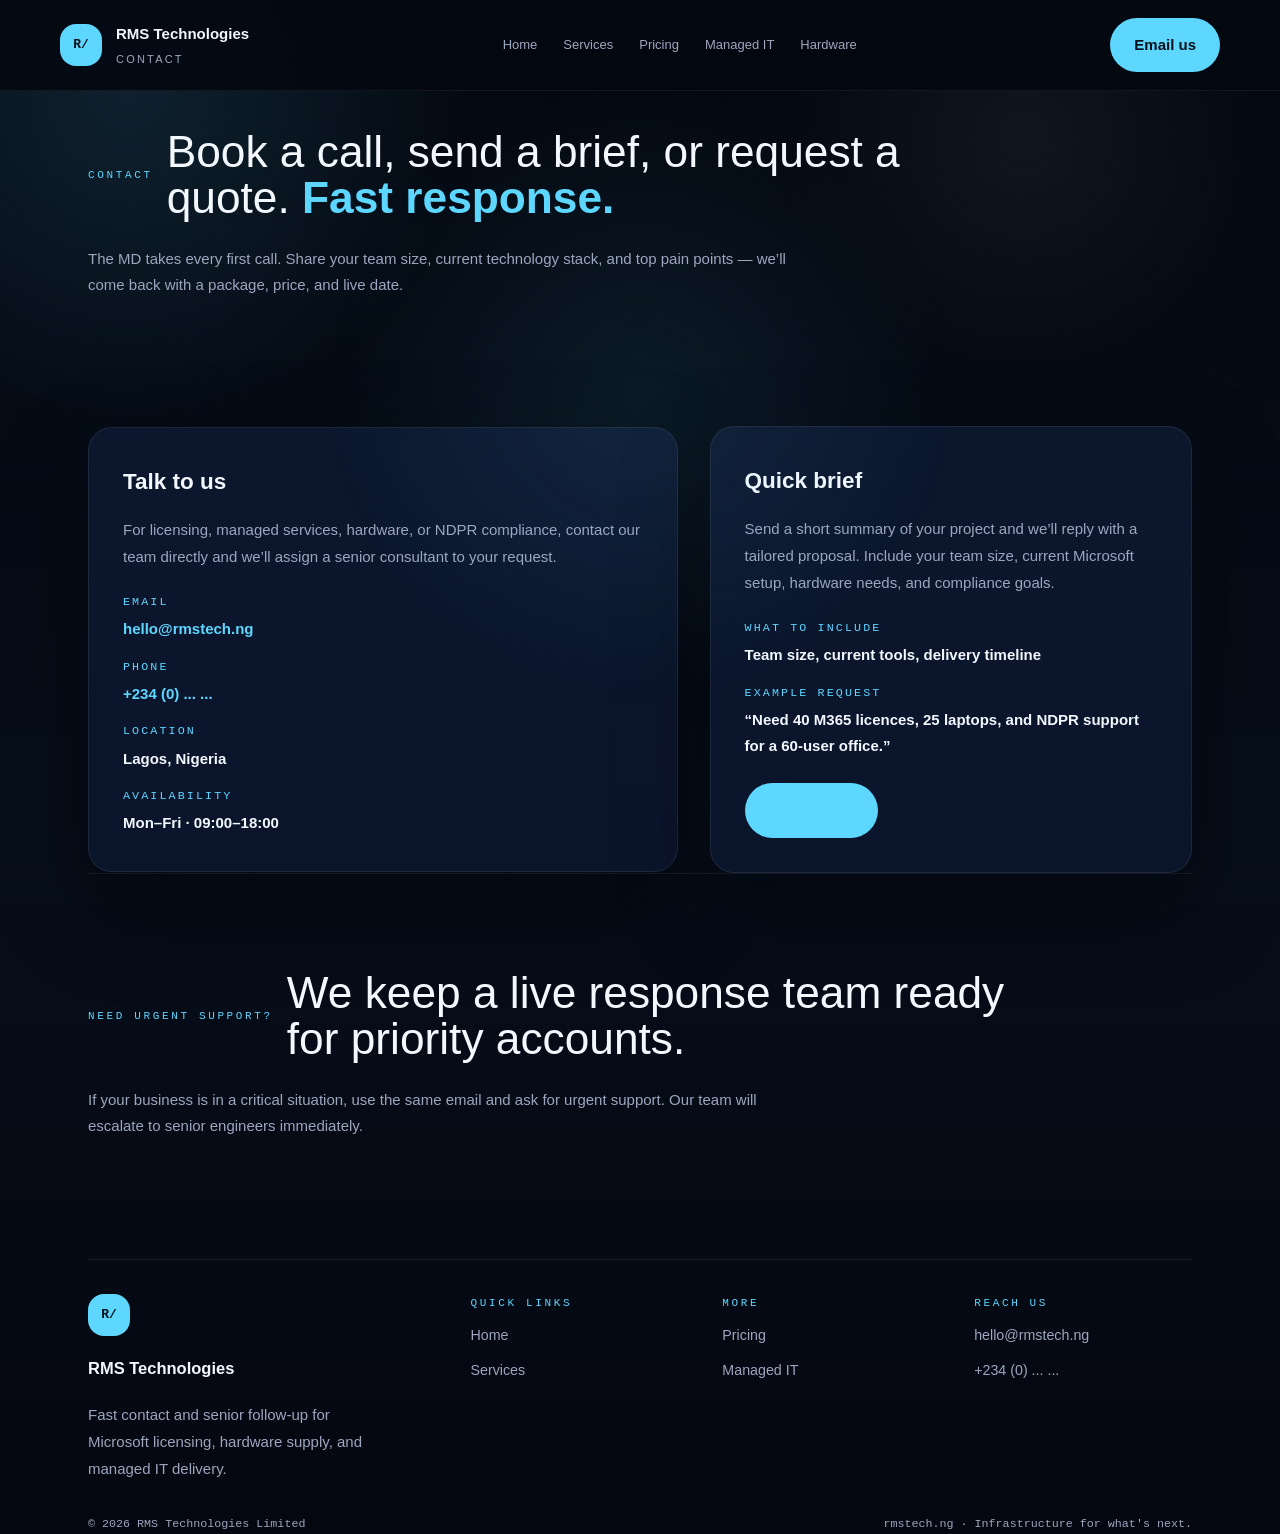
==== contact.html @ 3794cfed "Initial commit: RMS Technologies site updates and pricing changes" ====
<!DOCTYPE html>
<html lang="en">
<head>
  <meta charset="UTF-8">
  <meta name="viewport" content="width=device-width, initial-scale=1.0">
  <title>Contact | RMS Technologies</title>
  <link rel="stylesheet" href="styles.css">
</head>
<body>
  <header>
    <div class="page-shell navbar">
      <a href="RMS_Technologies_Website.html" class="brand">
        <div class="brand-mark">R/</div>
        <div class="brand-copy">
          <div class="brand-name">RMS Technologies</div>
          <div class="brand-tag">Contact</div>
        </div>
      </a>
      <nav class="nav-links">
        <a href="RMS_Technologies_Website.html">Home</a>
        <a href="services.html">Services</a>
        <a href="pricing.html">Pricing</a>
        <a href="managed-it.html">Managed IT</a>
        <a href="hardware.html">Hardware</a>
      </nav>
      <div class="nav-actions">
        <a href="mailto:hello@rmstech.ng" class="btn btn-primary">Email us</a>
      </div>
    </div>
  </header>

  <main class="page-shell">
    <section class="section" style="padding-top:128px;">
      <div class="section-header">
        <span class="section-eyebrow">Contact</span>
        <h1 class="section-title">Book a call, send a brief, or request a quote. <strong>Fast response.</strong></h1>
      </div>
      <p class="section-copy">The MD takes every first call. Share your team size, current technology stack, and top pain points — we’ll come back with a package, price, and live date.</p>
    </section>

    <div class="contact-panel">
      <div class="contact-card">
        <h3>Talk to us</h3>
        <p>For licensing, managed services, hardware, or NDPR compliance, contact our team directly and we’ll assign a senior consultant to your request.</p>
        <div class="contact-list">
          <div class="contact-item">
            <label>Email</label>
            <strong><a href="mailto:hello@rmstech.ng">hello@rmstech.ng</a></strong>
          </div>
          <div class="contact-item">
            <label>Phone</label>
            <strong><a href="tel:+234">+234 (0) ... ...</a></strong>
          </div>
          <div class="contact-item">
            <label>Location</label>
            <strong>Lagos, Nigeria</strong>
          </div>
          <div class="contact-item">
            <label>Availability</label>
            <strong>Mon–Fri · 09:00–18:00</strong>
          </div>
        </div>
      </div>

      <div class="contact-card">
        <h3>Quick brief</h3>
        <p>Send a short summary of your project and we’ll reply with a tailored proposal. Include your team size, current Microsoft setup, hardware needs, and compliance goals.</p>
        <div class="contact-list">
          <div class="contact-item">
            <label>What to include</label>
            <strong>Team size, current tools, delivery timeline</strong>
          </div>
          <div class="contact-item">
            <label>Example request</label>
            <strong>“Need 40 M365 licences, 25 laptops, and NDPR support for a 60-user office.”</strong>
          </div>
        </div>
        <div class="hero-actions" style="margin-top:24px;">
          <a href="mailto:hello@rmstech.ng?subject=RMS%20Quote%20Request" class="btn btn-primary">Send a brief</a>
        </div>
      </div>
    </div>

    <section class="section" style="padding-bottom:120px;">
      <div class="section-header">
        <span class="section-eyebrow">Need urgent support?</span>
        <h2 class="section-title">We keep a live response team ready for priority accounts.</h2>
      </div>
      <p class="section-copy">If your business is in a critical situation, use the same email and ask for urgent support. Our team will escalate to senior engineers immediately.</p>
    </section>
  </main>

  <footer class="page-shell">
    <div class="footer-inner">
      <div class="footer-brand">
        <div class="brand-mark">R/</div>
        <h2>RMS Technologies</h2>
        <p>Fast contact and senior follow-up for Microsoft licensing, hardware supply, and managed IT delivery.</p>
      </div>
      <div class="footer-links">
        <div class="section-eyebrow">Quick links</div>
        <a href="RMS_Technologies_Website.html">Home</a>
        <a href="services.html">Services</a>
      </div>
      <div class="footer-links">
        <div class="section-eyebrow">More</div>
        <a href="pricing.html">Pricing</a>
        <a href="managed-it.html">Managed IT</a>
      </div>
      <div class="footer-links">
        <div class="section-eyebrow">Reach us</div>
        <a href="mailto:hello@rmstech.ng">hello@rmstech.ng</a>
        <a href="tel:+234">+234 (0) ... ...</a>
      </div>
    </div>
    <div class="footer-bottom">
      <div>© 2026 RMS Technologies Limited</div>
      <div>rmstech.ng · Infrastructure for what's next.</div>
    </div>
  </footer>
</body>
</html>
---- styles.css ----
:root{
  --bg:#060C1D;
  --surface:#0E162B;
  --surface-strong:#11203A;
  --surface-soft:#081323;
  --accent:#5DD7FF;
  --accent2:#A18AFF;
  --accent-dark:#1C7FB3;
  --text:#F3F8FF;
  --text-muted:#9DA6BF;
  --text-strong:#E8EFFB;
  --border:rgba(255,255,255,0.08);
  --shadow:0 35px 90px rgba(0,0,0,0.4);
  --radius:24px;
}
*,*::before,*::after{box-sizing:border-box;margin:0;padding:0}
html{font-size:15px;scroll-behavior:smooth}
body{font-family:'DM Sans',sans-serif;background:linear-gradient(180deg,#040911 0%,#060E1A 55%,#050710 100%);color:var(--text);line-height:1.75;min-height:100vh;overflow-x:hidden}
img,svg{max-width:100%;height:auto;display:block}
button,a{font:inherit}
body::before{content:'';position:fixed;inset:0;pointer-events:none;z-index:0;background-image:radial-gradient(circle at 10% 10%,rgba(94,208,255,0.12)0%,transparent 25%),radial-gradient(circle at 80% 15%,rgba(255,255,255,0.05)0%,transparent 20%)}
body::after{content:'';position:fixed;top:8%;left:50%;transform:translateX(-50%);width:840px;height:640px;pointer-events:none;z-index:0;background:radial-gradient(circle,rgba(94,208,255,0.08)0%,transparent 60%)}

body>div,header,footer,section{position:relative;z-index:1}

.page-shell{max-width:1160px;margin:0 auto;padding:0 28px}

header{position:fixed;top:0;left:0;right:0;z-index:99;background:rgba(4,9,17,0.88);border-bottom:1px solid rgba(255,255,255,0.06);backdrop-filter:blur(16px);}
.navbar{max-width:1160px;margin:0 auto;display:flex;align-items:center;justify-content:space-between;padding:18px 0;gap:16px}
.brand{display:flex;align-items:center;gap:14px;text-decoration:none}
.brand-mark{width:42px;height:42px;background:var(--accent);border-radius:16px;display:grid;place-items:center;color:#04101B;font-family:'DM Mono',monospace;font-weight:700;font-size:13px}
.brand-copy{display:flex;flex-direction:column;gap:3px}
.brand-name{font-size:15px;font-weight:700;color:var(--text)}
.brand-tag{font-size:11px;color:var(--text-muted);letter-spacing:.2em;text-transform:uppercase}
.nav-links{display:flex;gap:26px;align-items:center;flex-wrap:wrap}
.nav-links a{color:var(--text-muted);text-decoration:none;font-size:13px;transition:color .2s}
.nav-links a:hover{color:var(--accent)}
.nav-actions{display:flex;gap:14px;align-items:center}
.btn{display:inline-flex;align-items:center;justify-content:center;gap:8px;border:0;border-radius:999px;padding:14px 24px;text-decoration:none;cursor:pointer;transition:transform .2s,background .2s,color .2s}
.btn-primary{background:var(--accent);color:#04101B;font-weight:700}
.btn-primary:hover{background:#7fdbff;transform:translateY(-1px)}
.btn-secondary{background:rgba(255,255,255,0.06);color:var(--text);border:1px solid rgba(255,255,255,0.12)}
.btn-secondary:hover{border-color:var(--accent);color:var(--accent)}

main{padding-top:108px}
.hero{min-height:88vh;display:grid;grid-template-columns:1.05fr 0.95fr;align-items:center;gap:64px;padding:112px 0 80px}
.hero-copy{max-width:570px}
.hero-eyebrow{display:inline-flex;align-items:center;gap:10px;font-family:'DM Mono',monospace;font-size:11px;text-transform:uppercase;letter-spacing:.24em;color:var(--accent);margin-bottom:24px}
.hero-eyebrow::before{content:'';width:8px;height:8px;border-radius:50%;background:var(--accent)}
.hero-heading{font-size:4.6rem;font-weight:300;line-height:0.95;letter-spacing:-2px;margin-bottom:24px;max-width:560px}
.hero-heading strong{font-weight:800;color:var(--accent)}
.hero-copy p{font-size:1.05rem;color:var(--text-muted);max-width:520px;margin-bottom:34px}
.hero-copy .hero-subtext{font-size:.95rem;color:var(--text-strong);max-width:520px;margin-bottom:34px}
.hero-actions{display:flex;gap:18px;flex-wrap:wrap}
.hero-preview{background:linear-gradient(180deg,#0F172E 0%,#101B2F 100%);border:1px solid rgba(255,255,255,0.08);border-radius:28px;box-shadow:var(--shadow);padding:34px}
.preview-top{display:flex;align-items:center;justify-content:space-between;gap:18px;margin-bottom:28px}
.preview-tag{font-family:'DM Mono',monospace;font-size:10px;letter-spacing:.22em;text-transform:uppercase;color:var(--text-muted)}
.preview-status{padding:.65rem 1rem;background:rgba(39,213,160,0.14);border:1px solid rgba(39,213,160,0.28);border-radius:999px;font-family:'DM Mono',monospace;font-size:11px;color:#7ff2d1}
.preview-grid{display:grid;grid-template-columns:repeat(2,minmax(0,1fr));gap:14px;margin-bottom:22px}
.preview-card{background:#081025;border:1px solid rgba(255,255,255,0.06);border-radius:18px;padding:18px}
.preview-card label{font-family:'DM Mono',monospace;font-size:10px;color:var(--text-muted);text-transform:uppercase;letter-spacing:.22em;margin-bottom:8px;display:block}
.preview-card strong{display:block;font-size:1.2rem;color:var(--accent);margin-top:5px}
.preview-row{display:flex;justify-content:space-between;gap:12px;padding:14px 16px;background:#081025;border:1px solid rgba(255,255,255,0.06);border-radius:16px;font-size:.95rem;color:var(--text-muted)}
.preview-footer{margin-top:18px;padding-top:18px;border-top:1px solid rgba(255,255,255,0.06);font-family:'DM Mono',monospace;font-size:.85rem;color:var(--text-muted);letter-spacing:.12em;text-transform:uppercase;text-align:center}

.section{padding:96px 0;border-top:1px solid rgba(255,255,255,0.06)}
.section-header{display:flex;align-items:center;gap:14px;margin-bottom:24px;flex-wrap:wrap}
.section-eyebrow{font-family:'DM Mono',monospace;font-size:11px;text-transform:uppercase;letter-spacing:.24em;color:var(--accent)}
.section-title{font-size:2.95rem;font-weight:300;line-height:1.05;max-width:760px}
.section-title strong{font-weight:800;color:var(--accent)}
.section-copy{max-width:720px;font-size:1rem;color:var(--text-muted);margin-top:16px}

.partners{display:flex;flex-wrap:wrap;gap:11px;margin-top:32px}
.partner-pill{padding:12px 20px;background:rgba(255,255,255,0.04);border:1px solid rgba(255,255,255,0.08);border-radius:999px;font-family:'DM Mono',monospace;font-size:.92rem;color:var(--text-muted);transition:border-color .2s,color .2s}
.partner-pill.primary{border-color:rgba(94,208,255,0.22);color:var(--accent)}

.grid-3{display:grid;grid-template-columns:repeat(3,minmax(0,1fr));gap:24px}
.grid-4{display:grid;grid-template-columns:repeat(4,minmax(0,1fr));gap:18px}
.card{background:linear-gradient(180deg,#0C172E 0%,#0A142B 100%);border:1px solid rgba(255,255,255,0.06);border-radius:24px;padding:32px;box-shadow:var(--shadow);transition:transform .25s,border-color .25s}
.card:hover{transform:translateY(-2px);border-color:rgba(94,208,255,0.18)}
.card-flag{font-family:'DM Mono',monospace;font-size:.8rem;text-transform:uppercase;letter-spacing:.2em;color:var(--accent);margin-bottom:12px}
.card-heading{display:flex;align-items:center;gap:14px;margin-bottom:16px}
.card-icon{width:40px;height:40px;display:grid;place-items:center;border-radius:14px;background:rgba(94,208,255,0.12);color:var(--accent);font-size:1.1rem;box-shadow:inset 0 0 0 1px rgba(94,208,255,0.12)}
.card-title{font-size:1.45rem;font-weight:700;margin-bottom:0}
.card-copy{color:var(--text-muted);line-height:1.8;margin-bottom:20px}
.card-list{list-style:none;display:grid;gap:10px;padding-left:0}
.card-list li{position:relative;padding-left:24px;color:var(--text-muted);line-height:1.75}
.card-list li::before{content:'→';position:absolute;left:0;top:0;color:var(--accent)}
.card-foot{display:flex;justify-content:space-between;align-items:center;gap:12px;font-family:'DM Mono',monospace;font-size:.92rem;color:var(--text-muted)}
.card-foot a{color:var(--accent);text-decoration:none}

.pricing-table{width:100%;border-collapse:collapse;margin-top:32px;color:var(--text-muted)}
.pricing-table th, .pricing-table td{padding:20px 18px;border-bottom:1px solid rgba(255,255,255,0.08)}
.pricing-table th{font-family:'DM Mono',monospace;font-size:.8rem;text-transform:uppercase;letter-spacing:.22em;color:var(--accent);background:rgba(255,255,255,0.03);text-align:left}
.pricing-table td{font-size:.98rem}
.pricing-table td:first-child{color:var(--text);font-weight:700}
.pricing-table tbody tr:hover{background:rgba(94,208,255,0.08)}
.pricing-note{margin-top:20px;font-family:'DM Mono',monospace;font-size:.84rem;color:var(--text-muted);letter-spacing:.12em}

.process-grid{display:grid;grid-template-columns:repeat(4,minmax(0,1fr));gap:18px;position:relative;margin-top:32px}
.process-grid::before{content:'';position:absolute;top:38px;left:4%;right:4%;height:1px;background:linear-gradient(90deg,transparent,rgba(94,208,255,0.22),var(--accent),rgba(94,208,255,0.22),transparent)}
.process-step{background:linear-gradient(180deg,#091020 0%,#0D172A 100%);border:1px solid rgba(255,255,255,0.08);border-radius:24px;padding:30px;text-align:center;transition:border-color .25s}
.process-step:hover{border-color:rgba(94,208,255,0.18)}
.process-step span{display:inline-flex;width:48px;height:48px;align-items:center;justify-content:center;border-radius:50%;border:2px solid var(--accent);color:var(--accent);font-family:'DM Mono',monospace;font-weight:700;margin:0 auto 18px}
.process-step .process-label{font-family:'DM Mono',monospace;font-size:.78rem;text-transform:uppercase;letter-spacing:.18em;color:var(--text-muted);margin-bottom:10px}
.process-step h4{font-size:1.05rem;font-weight:700;margin-bottom:12px}
.process-step p{color:var(--text-muted);font-size:.95rem;line-height:1.7}

.contact-panel{display:grid;grid-template-columns:1.1fr 0.9fr;gap:32px;align-items:center;margin-top:32px}
.contact-card{background:linear-gradient(180deg,#0C172E 0%,#0A142B 100%);border:1px solid rgba(255,255,255,0.08);border-radius:24px;padding:34px;box-shadow:var(--shadow)}
.contact-card h3{font-size:1.5rem;margin-bottom:14px}
.contact-card p{color:var(--text-muted);margin-bottom:22px;line-height:1.8}
.contact-list{display:grid;gap:14px}
.contact-item{display:grid;gap:4px}
.contact-item label{font-family:'DM Mono',monospace;font-size:.78rem;text-transform:uppercase;letter-spacing:.18em;color:var(--accent)}
.contact-item strong{font-size:1rem;color:var(--text)}
.contact-card a{color:var(--accent);text-decoration:none}

footer{padding:54px 0 28px}
.section-alt{background:radial-gradient(circle at top left, rgba(93,215,255,0.08) 0%, transparent 38%), rgba(14,22,43,0.95);border-radius:32px;padding:96px 0 90px;position:relative;overflow:hidden}
.section-alt::before{content:'';position:absolute;inset:0;background:linear-gradient(135deg, rgba(24,66,120,0.16), transparent 55%);pointer-events:none}
.section-alt .section-header{position:relative;z-index:1}
.section-alt .card{background:rgba(7,13,27,0.85);border-color:rgba(94,215,255,0.12)}
.section-alt .card-flag{color:var(--accent2)}
.section-alt .card-title{color:var(--text-strong)}
.section-alt .card-copy{color:var(--text-muted)}
.section-alt .card-foot a{color:var(--accent2)}
.footer-inner{display:grid;grid-template-columns:1.6fr 1fr 1fr 1fr;gap:34px;align-items:start;border-top:1px solid rgba(255,255,255,0.08);padding-top:34px}
.footer-brand{display:flex;flex-direction:column;gap:18px}
.footer-brand h2{font-size:1.1rem;font-weight:700}
.footer-brand p{max-width:280px;color:var(--text-muted);line-height:1.8}
.footer-links{display:grid;gap:10px}
.footer-links a{color:var(--text-muted);text-decoration:none;font-size:.95rem;transition:color .2s}
.footer-links a:hover{color:var(--accent)}
.footer-bottom{display:flex;justify-content:space-between;align-items:center;gap:20px;margin-top:32px;font-family:'DM Mono',monospace;font-size:.78rem;color:var(--text-muted);flex-wrap:wrap}

@media(max-width:1040px){.hero{grid-template-columns:1fr;gap:50px}.process-grid,.contact-panel{grid-template-columns:1fr}.grid-3{grid-template-columns:1fr}.grid-4{grid-template-columns:repeat(2,minmax(0,1fr))}}
@media(max-width:780px){.navbar{padding:18px 0}.hero-heading{font-size:3.3rem}.hero-copy p{font-size:1rem}.nav-links{display:none}.hero-actions{flex-direction:column}.section-title{font-size:2.3rem}.card{padding:28px}.hero{padding:100px 0 70px}}
@media(max-width:560px){.page-shell{padding:0 18px}.hero-heading{font-size:2.7rem}.btn{width:100%}.footer-inner{grid-template-columns:1fr}.footer-bottom{flex-direction:column;align-items:flex-start}}
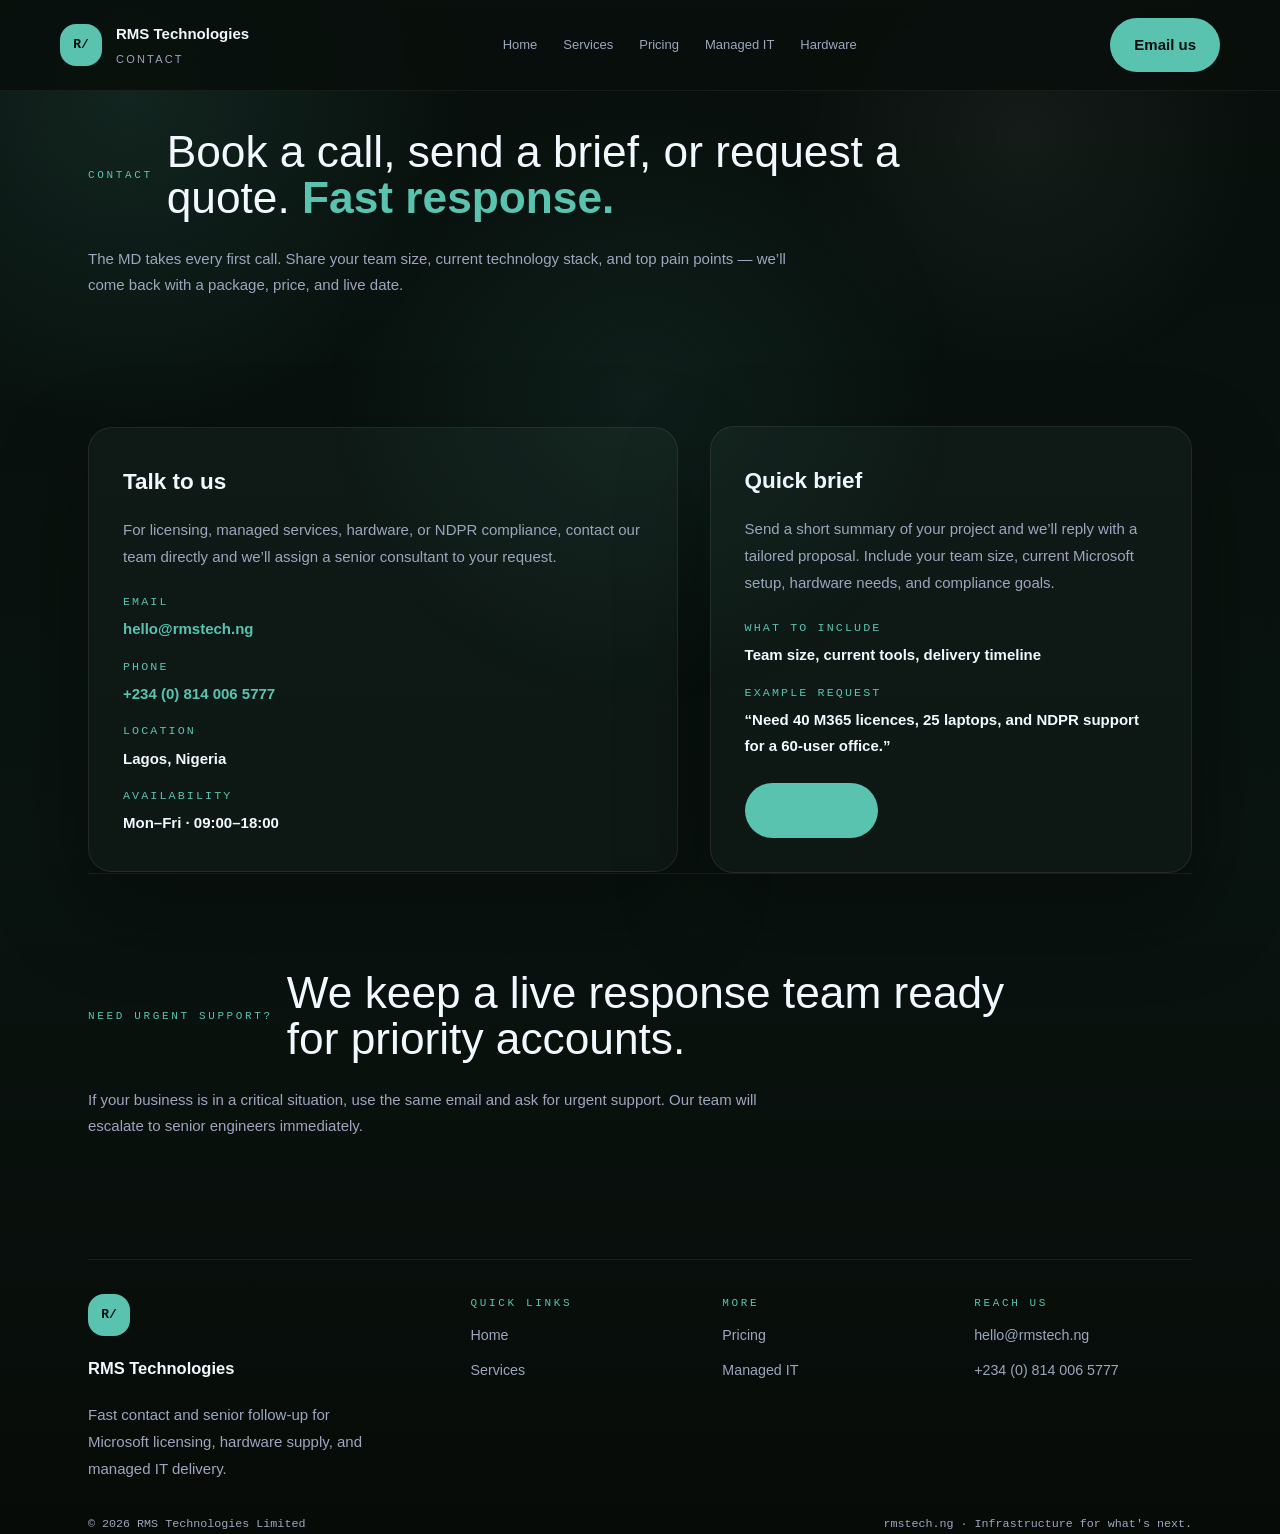
==== commit 46dfe1ce: "Update site palette and contact phone number" ====
--- a/contact.html
+++ b/contact.html
@@ -49,7 +49,7 @@
           </div>
           <div class="contact-item">
             <label>Phone</label>
-            <strong><a href="tel:+234">+234 (0) ... ...</a></strong>
+            <strong><a href="tel:+2348140065777">+234 (0) 814 006 5777</a></strong>
           </div>
           <div class="contact-item">
             <label>Location</label>
@@ -110,7 +110,7 @@
       <div class="footer-links">
         <div class="section-eyebrow">Reach us</div>
         <a href="mailto:hello@rmstech.ng">hello@rmstech.ng</a>
-        <a href="tel:+234">+234 (0) ... ...</a>
+        <a href="tel:+2348140065777">+234 (0) 814 006 5777</a>
       </div>
     </div>
     <div class="footer-bottom">
--- a/styles.css
+++ b/styles.css
@@ -1,11 +1,11 @@
 :root{
-  --bg:#060C1D;
-  --surface:#0E162B;
-  --surface-strong:#11203A;
-  --surface-soft:#081323;
-  --accent:#5DD7FF;
-  --accent2:#A18AFF;
-  --accent-dark:#1C7FB3;
+  --bg:#0A1410;
+  --surface:#0F1A16;
+  --surface-strong:#122820;
+  --surface-soft:#081511;
+  --accent:#5ac3b0;
+  --accent2:#de5935;
+  --accent-dark:#2d8672;
   --text:#F3F8FF;
   --text-muted:#9DA6BF;
   --text-strong:#E8EFFB;
@@ -15,20 +15,20 @@
 }
 *,*::before,*::after{box-sizing:border-box;margin:0;padding:0}
 html{font-size:15px;scroll-behavior:smooth}
-body{font-family:'DM Sans',sans-serif;background:linear-gradient(180deg,#040911 0%,#060E1A 55%,#050710 100%);color:var(--text);line-height:1.75;min-height:100vh;overflow-x:hidden}
+body{font-family:'DM Sans',sans-serif;background:linear-gradient(180deg,#080f0c 0%,#0a1410 55%,#070b08 100%);color:var(--text);line-height:1.75;min-height:100vh;overflow-x:hidden}
 img,svg{max-width:100%;height:auto;display:block}
 button,a{font:inherit}
-body::before{content:'';position:fixed;inset:0;pointer-events:none;z-index:0;background-image:radial-gradient(circle at 10% 10%,rgba(94,208,255,0.12)0%,transparent 25%),radial-gradient(circle at 80% 15%,rgba(255,255,255,0.05)0%,transparent 20%)}
-body::after{content:'';position:fixed;top:8%;left:50%;transform:translateX(-50%);width:840px;height:640px;pointer-events:none;z-index:0;background:radial-gradient(circle,rgba(94,208,255,0.08)0%,transparent 60%)}
+body::before{content:'';position:fixed;inset:0;pointer-events:none;z-index:0;background-image:radial-gradient(circle at 10% 10%,rgba(90,195,176,0.12)0%,transparent 25%),radial-gradient(circle at 80% 15%,rgba(255,255,255,0.05)0%,transparent 20%)}
+body::after{content:'';position:fixed;top:8%;left:50%;transform:translateX(-50%);width:840px;height:640px;pointer-events:none;z-index:0;background:radial-gradient(circle,rgba(90,195,176,0.08)0%,transparent 60%)}
 
 body>div,header,footer,section{position:relative;z-index:1}
 
 .page-shell{max-width:1160px;margin:0 auto;padding:0 28px}
 
-header{position:fixed;top:0;left:0;right:0;z-index:99;background:rgba(4,9,17,0.88);border-bottom:1px solid rgba(255,255,255,0.06);backdrop-filter:blur(16px);}
+header{position:fixed;top:0;left:0;right:0;z-index:99;background:rgba(8,15,12,0.88);border-bottom:1px solid rgba(255,255,255,0.06);backdrop-filter:blur(16px);}
 .navbar{max-width:1160px;margin:0 auto;display:flex;align-items:center;justify-content:space-between;padding:18px 0;gap:16px}
 .brand{display:flex;align-items:center;gap:14px;text-decoration:none}
-.brand-mark{width:42px;height:42px;background:var(--accent);border-radius:16px;display:grid;place-items:center;color:#04101B;font-family:'DM Mono',monospace;font-weight:700;font-size:13px}
+.brand-mark{width:42px;height:42px;background:var(--accent);border-radius:16px;display:grid;place-items:center;color:#0a0f0c;font-family:'DM Mono',monospace;font-weight:700;font-size:13px}
 .brand-copy{display:flex;flex-direction:column;gap:3px}
 .brand-name{font-size:15px;font-weight:700;color:var(--text)}
 .brand-tag{font-size:11px;color:var(--text-muted);letter-spacing:.2em;text-transform:uppercase}
@@ -37,8 +37,8 @@
 .nav-links a:hover{color:var(--accent)}
 .nav-actions{display:flex;gap:14px;align-items:center}
 .btn{display:inline-flex;align-items:center;justify-content:center;gap:8px;border:0;border-radius:999px;padding:14px 24px;text-decoration:none;cursor:pointer;transition:transform .2s,background .2s,color .2s}
-.btn-primary{background:var(--accent);color:#04101B;font-weight:700}
-.btn-primary:hover{background:#7fdbff;transform:translateY(-1px)}
+.btn-primary{background:var(--accent);color:#0a0f0c;font-weight:700}
+.btn-primary:hover{background:#7cd9c8;transform:translateY(-1px)}
 .btn-secondary{background:rgba(255,255,255,0.06);color:var(--text);border:1px solid rgba(255,255,255,0.12)}
 .btn-secondary:hover{border-color:var(--accent);color:var(--accent)}
 
@@ -52,15 +52,15 @@
 .hero-copy p{font-size:1.05rem;color:var(--text-muted);max-width:520px;margin-bottom:34px}
 .hero-copy .hero-subtext{font-size:.95rem;color:var(--text-strong);max-width:520px;margin-bottom:34px}
 .hero-actions{display:flex;gap:18px;flex-wrap:wrap}
-.hero-preview{background:linear-gradient(180deg,#0F172E 0%,#101B2F 100%);border:1px solid rgba(255,255,255,0.08);border-radius:28px;box-shadow:var(--shadow);padding:34px}
+.hero-preview{background:linear-gradient(180deg,#0f1a16 0%,#10201b 100%);border:1px solid rgba(255,255,255,0.08);border-radius:28px;box-shadow:var(--shadow);padding:34px}
 .preview-top{display:flex;align-items:center;justify-content:space-between;gap:18px;margin-bottom:28px}
 .preview-tag{font-family:'DM Mono',monospace;font-size:10px;letter-spacing:.22em;text-transform:uppercase;color:var(--text-muted)}
-.preview-status{padding:.65rem 1rem;background:rgba(39,213,160,0.14);border:1px solid rgba(39,213,160,0.28);border-radius:999px;font-family:'DM Mono',monospace;font-size:11px;color:#7ff2d1}
+.preview-status{padding:.65rem 1rem;background:rgba(90,195,176,0.14);border:1px solid rgba(90,195,176,0.28);border-radius:999px;font-family:'DM Mono',monospace;font-size:11px;color:#84d4c0}
 .preview-grid{display:grid;grid-template-columns:repeat(2,minmax(0,1fr));gap:14px;margin-bottom:22px}
-.preview-card{background:#081025;border:1px solid rgba(255,255,255,0.06);border-radius:18px;padding:18px}
+.preview-card{background:#0d151a;border:1px solid rgba(255,255,255,0.06);border-radius:18px;padding:18px}
 .preview-card label{font-family:'DM Mono',monospace;font-size:10px;color:var(--text-muted);text-transform:uppercase;letter-spacing:.22em;margin-bottom:8px;display:block}
 .preview-card strong{display:block;font-size:1.2rem;color:var(--accent);margin-top:5px}
-.preview-row{display:flex;justify-content:space-between;gap:12px;padding:14px 16px;background:#081025;border:1px solid rgba(255,255,255,0.06);border-radius:16px;font-size:.95rem;color:var(--text-muted)}
+.preview-row{display:flex;justify-content:space-between;gap:12px;padding:14px 16px;background:#0d151a;border:1px solid rgba(255,255,255,0.06);border-radius:16px;font-size:.95rem;color:var(--text-muted)}
 .preview-footer{margin-top:18px;padding-top:18px;border-top:1px solid rgba(255,255,255,0.06);font-family:'DM Mono',monospace;font-size:.85rem;color:var(--text-muted);letter-spacing:.12em;text-transform:uppercase;text-align:center}
 
 .section{padding:96px 0;border-top:1px solid rgba(255,255,255,0.06)}
@@ -76,11 +76,11 @@
 
 .grid-3{display:grid;grid-template-columns:repeat(3,minmax(0,1fr));gap:24px}
 .grid-4{display:grid;grid-template-columns:repeat(4,minmax(0,1fr));gap:18px}
-.card{background:linear-gradient(180deg,#0C172E 0%,#0A142B 100%);border:1px solid rgba(255,255,255,0.06);border-radius:24px;padding:32px;box-shadow:var(--shadow);transition:transform .25s,border-color .25s}
-.card:hover{transform:translateY(-2px);border-color:rgba(94,208,255,0.18)}
+.card{background:linear-gradient(180deg,#0f1a16 0%,#0d1713 100%);border:1px solid rgba(255,255,255,0.06);border-radius:24px;padding:32px;box-shadow:var(--shadow);transition:transform .25s,border-color .25s}
+.card:hover{transform:translateY(-2px);border-color:rgba(90,195,176,0.18)}
 .card-flag{font-family:'DM Mono',monospace;font-size:.8rem;text-transform:uppercase;letter-spacing:.2em;color:var(--accent);margin-bottom:12px}
 .card-heading{display:flex;align-items:center;gap:14px;margin-bottom:16px}
-.card-icon{width:40px;height:40px;display:grid;place-items:center;border-radius:14px;background:rgba(94,208,255,0.12);color:var(--accent);font-size:1.1rem;box-shadow:inset 0 0 0 1px rgba(94,208,255,0.12)}
+.card-icon{width:40px;height:40px;display:grid;place-items:center;border-radius:14px;background:rgba(90,195,176,0.12);color:var(--accent);font-size:1.1rem;box-shadow:inset 0 0 0 1px rgba(90,195,176,0.12)}
 .card-title{font-size:1.45rem;font-weight:700;margin-bottom:0}
 .card-copy{color:var(--text-muted);line-height:1.8;margin-bottom:20px}
 .card-list{list-style:none;display:grid;gap:10px;padding-left:0}
@@ -98,16 +98,16 @@
 .pricing-note{margin-top:20px;font-family:'DM Mono',monospace;font-size:.84rem;color:var(--text-muted);letter-spacing:.12em}
 
 .process-grid{display:grid;grid-template-columns:repeat(4,minmax(0,1fr));gap:18px;position:relative;margin-top:32px}
-.process-grid::before{content:'';position:absolute;top:38px;left:4%;right:4%;height:1px;background:linear-gradient(90deg,transparent,rgba(94,208,255,0.22),var(--accent),rgba(94,208,255,0.22),transparent)}
-.process-step{background:linear-gradient(180deg,#091020 0%,#0D172A 100%);border:1px solid rgba(255,255,255,0.08);border-radius:24px;padding:30px;text-align:center;transition:border-color .25s}
-.process-step:hover{border-color:rgba(94,208,255,0.18)}
+.process-grid::before{content:'';position:absolute;top:38px;left:4%;right:4%;height:1px;background:linear-gradient(90deg,transparent,rgba(90,195,176,0.22),var(--accent),rgba(90,195,176,0.22),transparent)}
+.process-step{background:linear-gradient(180deg,#0d1714 0%,#0f1a15 100%);border:1px solid rgba(255,255,255,0.08);border-radius:24px;padding:30px;text-align:center;transition:border-color .25s}
+.process-step:hover{border-color:rgba(90,195,176,0.18)}
 .process-step span{display:inline-flex;width:48px;height:48px;align-items:center;justify-content:center;border-radius:50%;border:2px solid var(--accent);color:var(--accent);font-family:'DM Mono',monospace;font-weight:700;margin:0 auto 18px}
 .process-step .process-label{font-family:'DM Mono',monospace;font-size:.78rem;text-transform:uppercase;letter-spacing:.18em;color:var(--text-muted);margin-bottom:10px}
 .process-step h4{font-size:1.05rem;font-weight:700;margin-bottom:12px}
 .process-step p{color:var(--text-muted);font-size:.95rem;line-height:1.7}
 
 .contact-panel{display:grid;grid-template-columns:1.1fr 0.9fr;gap:32px;align-items:center;margin-top:32px}
-.contact-card{background:linear-gradient(180deg,#0C172E 0%,#0A142B 100%);border:1px solid rgba(255,255,255,0.08);border-radius:24px;padding:34px;box-shadow:var(--shadow)}
+.contact-card{background:linear-gradient(180deg,#0f1a16 0%,#0d1713 100%);border:1px solid rgba(255,255,255,0.08);border-radius:24px;padding:34px;box-shadow:var(--shadow)}
 .contact-card h3{font-size:1.5rem;margin-bottom:14px}
 .contact-card p{color:var(--text-muted);margin-bottom:22px;line-height:1.8}
 .contact-list{display:grid;gap:14px}
@@ -117,10 +117,10 @@
 .contact-card a{color:var(--accent);text-decoration:none}
 
 footer{padding:54px 0 28px}
-.section-alt{background:radial-gradient(circle at top left, rgba(93,215,255,0.08) 0%, transparent 38%), rgba(14,22,43,0.95);border-radius:32px;padding:96px 0 90px;position:relative;overflow:hidden}
-.section-alt::before{content:'';position:absolute;inset:0;background:linear-gradient(135deg, rgba(24,66,120,0.16), transparent 55%);pointer-events:none}
+.section-alt{background:radial-gradient(circle at top left, rgba(90,195,176,0.08) 0%, transparent 38%), rgba(15,26,22,0.95);border-radius:32px;padding:96px 0 90px;position:relative;overflow:hidden}
+.section-alt::before{content:'';position:absolute;inset:0;background:linear-gradient(135deg, rgba(45,134,114,0.16), transparent 55%);pointer-events:none}
 .section-alt .section-header{position:relative;z-index:1}
-.section-alt .card{background:rgba(7,13,27,0.85);border-color:rgba(94,215,255,0.12)}
+.section-alt .card{background:rgba(13,21,19,0.85);border-color:rgba(90,195,176,0.12)}
 .section-alt .card-flag{color:var(--accent2)}
 .section-alt .card-title{color:var(--text-strong)}
 .section-alt .card-copy{color:var(--text-muted)}
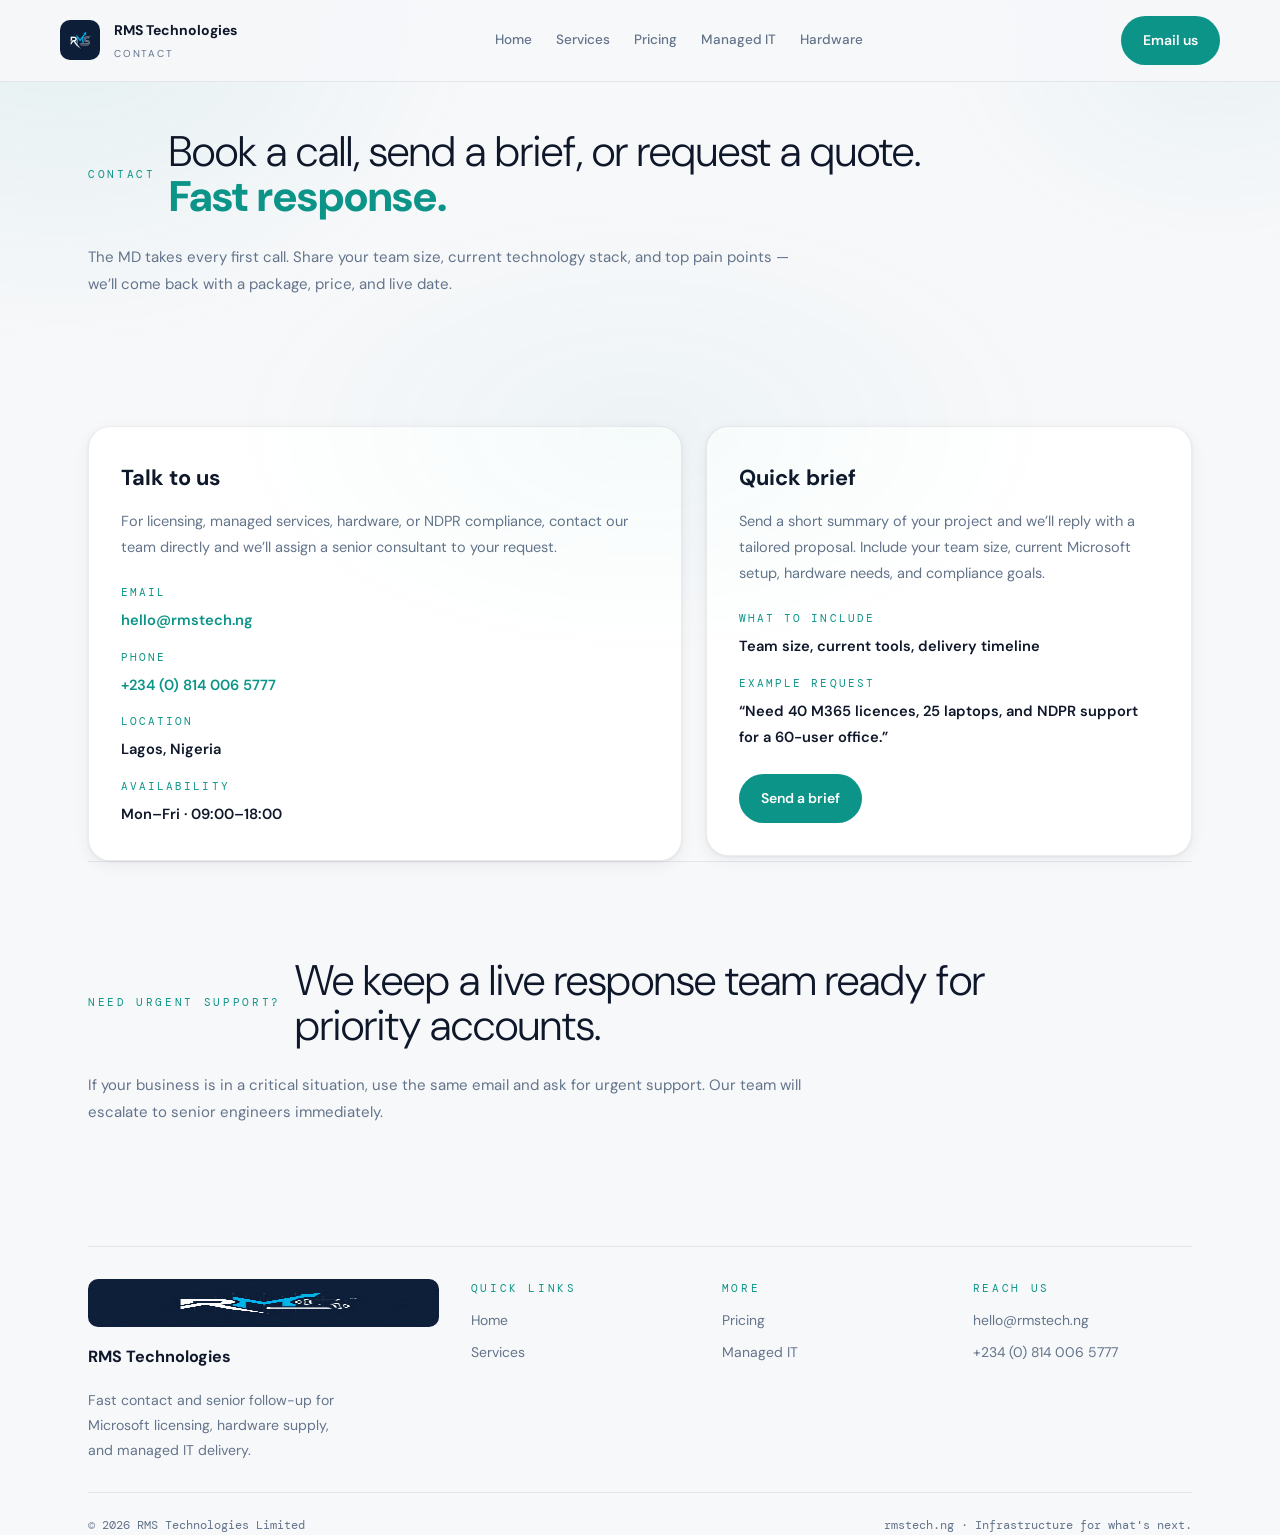
==== commit 0d1ddeac: "Add RMS logo to navbar and footer across all pages Replace R/ text mark with logo.jpeg on all six pu" ====
--- a/contact.html
+++ b/contact.html
@@ -10,7 +10,7 @@
   <header>
     <div class="page-shell navbar">
       <a href="RMS_Technologies_Website.html" class="brand">
-        <div class="brand-mark">R/</div>
+        <img src="logo.jpeg" alt="RMS Technologies" class="brand-logo">
         <div class="brand-copy">
           <div class="brand-name">RMS Technologies</div>
           <div class="brand-tag">Contact</div>
@@ -93,7 +93,7 @@
   <footer class="page-shell">
     <div class="footer-inner">
       <div class="footer-brand">
-        <div class="brand-mark">R/</div>
+        <img src="logo.jpeg" alt="RMS Technologies" class="brand-logo">
         <h2>RMS Technologies</h2>
         <p>Fast contact and senior follow-up for Microsoft licensing, hardware supply, and managed IT delivery.</p>
       </div>
--- a/styles.css
+++ b/styles.css
@@ -1,139 +1,268 @@
+@import url('https://fonts.googleapis.com/css2?family=DM+Sans:ital,opsz,wght@0,9..40,300;0,9..40,400;0,9..40,700;0,9..40,800;1,9..40,400&family=DM+Mono:wght@400;500;700&display=swap');
+
 :root{
-  --bg:#0A1410;
-  --surface:#0F1A16;
-  --surface-strong:#122820;
-  --surface-soft:#081511;
-  --accent:#5ac3b0;
+  --bg:#f7f8fa;
+  --surface:#ffffff;
+  --surface-strong:#f0f2f5;
+  --surface-soft:#fafbfc;
+  --accent:#0d9488;
   --accent2:#de5935;
-  --accent-dark:#2d8672;
-  --text:#F3F8FF;
-  --text-muted:#9DA6BF;
-  --text-strong:#E8EFFB;
-  --border:rgba(255,255,255,0.08);
-  --shadow:0 35px 90px rgba(0,0,0,0.4);
+  --accent-dark:#0f766e;
+  --accent-light:rgba(13,148,136,0.1);
+  --text:#0f172a;
+  --text-muted:#64748b;
+  --text-strong:#1e293b;
+  --border:rgba(15,23,42,0.08);
+  --border-strong:rgba(15,23,42,0.14);
+  --shadow:0 1px 3px rgba(15,23,42,0.06),0 4px 16px rgba(15,23,42,0.06);
+  --shadow-md:0 4px 12px rgba(15,23,42,0.08),0 16px 48px rgba(15,23,42,0.08);
   --radius:24px;
 }
+
 *,*::before,*::after{box-sizing:border-box;margin:0;padding:0}
 html{font-size:15px;scroll-behavior:smooth}
-body{font-family:'DM Sans',sans-serif;background:linear-gradient(180deg,#080f0c 0%,#0a1410 55%,#070b08 100%);color:var(--text);line-height:1.75;min-height:100vh;overflow-x:hidden}
+body{font-family:'DM Sans',sans-serif;background:var(--bg);color:var(--text);line-height:1.75;min-height:100vh;overflow-x:hidden}
 img,svg{max-width:100%;height:auto;display:block}
 button,a{font:inherit}
-body::before{content:'';position:fixed;inset:0;pointer-events:none;z-index:0;background-image:radial-gradient(circle at 10% 10%,rgba(90,195,176,0.12)0%,transparent 25%),radial-gradient(circle at 80% 15%,rgba(255,255,255,0.05)0%,transparent 20%)}
-body::after{content:'';position:fixed;top:8%;left:50%;transform:translateX(-50%);width:840px;height:640px;pointer-events:none;z-index:0;background:radial-gradient(circle,rgba(90,195,176,0.08)0%,transparent 60%)}
+
+body::before{content:'';position:fixed;inset:0;pointer-events:none;z-index:0;
+  background-image:
+    radial-gradient(ellipse 600px 500px at 5% 0%,rgba(13,148,136,0.08) 0%,transparent 70%),
+    radial-gradient(ellipse 400px 300px at 95% 5%,rgba(13,148,136,0.05) 0%,transparent 70%)}
+body::after{content:'';position:fixed;top:20%;left:50%;transform:translateX(-50%);
+  width:900px;height:500px;pointer-events:none;z-index:0;
+  background:radial-gradient(ellipse,rgba(13,148,136,0.04) 0%,transparent 65%)}
 
 body>div,header,footer,section{position:relative;z-index:1}
 
+/* ── Layout ── */
 .page-shell{max-width:1160px;margin:0 auto;padding:0 28px}
 
-header{position:fixed;top:0;left:0;right:0;z-index:99;background:rgba(8,15,12,0.88);border-bottom:1px solid rgba(255,255,255,0.06);backdrop-filter:blur(16px);}
-.navbar{max-width:1160px;margin:0 auto;display:flex;align-items:center;justify-content:space-between;padding:18px 0;gap:16px}
+/* ── Header / Nav ── */
+header{position:fixed;top:0;left:0;right:0;z-index:99;
+  background:rgba(247,248,250,0.9);border-bottom:1px solid var(--border);
+  backdrop-filter:blur(18px);-webkit-backdrop-filter:blur(18px)}
+.navbar{max-width:1160px;margin:0 auto;display:flex;align-items:center;
+  justify-content:space-between;padding:16px 0;gap:16px}
 .brand{display:flex;align-items:center;gap:14px;text-decoration:none}
-.brand-mark{width:42px;height:42px;background:var(--accent);border-radius:16px;display:grid;place-items:center;color:#0a0f0c;font-family:'DM Mono',monospace;font-weight:700;font-size:13px}
-.brand-copy{display:flex;flex-direction:column;gap:3px}
-.brand-name{font-size:15px;font-weight:700;color:var(--text)}
-.brand-tag{font-size:11px;color:var(--text-muted);letter-spacing:.2em;text-transform:uppercase}
-.nav-links{display:flex;gap:26px;align-items:center;flex-wrap:wrap}
-.nav-links a{color:var(--text-muted);text-decoration:none;font-size:13px;transition:color .2s}
+.brand-mark{width:40px;height:40px;background:var(--accent);border-radius:14px;
+  display:grid;place-items:center;color:#fff;font-family:'DM Mono',monospace;
+  font-weight:700;font-size:13px;letter-spacing:-.5px;flex-shrink:0}
+.brand-logo{height:40px;width:auto;border-radius:10px;display:block;flex-shrink:0}
+.footer-brand .brand-logo{height:48px}
+.brand-copy{display:flex;flex-direction:column;gap:2px}
+.brand-name{font-size:14px;font-weight:700;color:var(--text)}
+.brand-tag{font-size:10px;color:var(--text-muted);letter-spacing:.18em;text-transform:uppercase}
+.nav-links{display:flex;gap:24px;align-items:center;flex-wrap:wrap}
+.nav-links a{color:var(--text-muted);text-decoration:none;font-size:13.5px;font-weight:500;transition:color .18s}
 .nav-links a:hover{color:var(--accent)}
-.nav-actions{display:flex;gap:14px;align-items:center}
-.btn{display:inline-flex;align-items:center;justify-content:center;gap:8px;border:0;border-radius:999px;padding:14px 24px;text-decoration:none;cursor:pointer;transition:transform .2s,background .2s,color .2s}
-.btn-primary{background:var(--accent);color:#0a0f0c;font-weight:700}
-.btn-primary:hover{background:#7cd9c8;transform:translateY(-1px)}
-.btn-secondary{background:rgba(255,255,255,0.06);color:var(--text);border:1px solid rgba(255,255,255,0.12)}
-.btn-secondary:hover{border-color:var(--accent);color:var(--accent)}
-
+.nav-actions{display:flex;gap:12px;align-items:center}
+
+/* ── Buttons ── */
+.btn{display:inline-flex;align-items:center;justify-content:center;gap:8px;border:0;
+  border-radius:999px;padding:12px 22px;font-size:14px;font-weight:600;
+  text-decoration:none;cursor:pointer;transition:transform .18s,background .18s,box-shadow .18s,color .18s}
+.btn-primary{background:var(--accent);color:#fff}
+.btn-primary:hover{background:var(--accent-dark);transform:translateY(-1px);
+  box-shadow:0 4px 20px rgba(13,148,136,0.28)}
+.btn-secondary{background:var(--surface);color:var(--text);
+  border:1px solid var(--border-strong)}
+.btn-secondary:hover{border-color:var(--accent);color:var(--accent);background:#fff}
+
+/* ── Hero ── */
 main{padding-top:108px}
-.hero{min-height:88vh;display:grid;grid-template-columns:1.05fr 0.95fr;align-items:center;gap:64px;padding:112px 0 80px}
+.hero{min-height:88vh;display:grid;grid-template-columns:1.05fr 0.95fr;
+  align-items:center;gap:64px;padding:112px 0 80px}
 .hero-copy{max-width:570px}
-.hero-eyebrow{display:inline-flex;align-items:center;gap:10px;font-family:'DM Mono',monospace;font-size:11px;text-transform:uppercase;letter-spacing:.24em;color:var(--accent);margin-bottom:24px}
-.hero-eyebrow::before{content:'';width:8px;height:8px;border-radius:50%;background:var(--accent)}
-.hero-heading{font-size:4.6rem;font-weight:300;line-height:0.95;letter-spacing:-2px;margin-bottom:24px;max-width:560px}
+.hero-eyebrow{display:inline-flex;align-items:center;gap:10px;
+  font-family:'DM Mono',monospace;font-size:11px;text-transform:uppercase;
+  letter-spacing:.24em;color:var(--accent);margin-bottom:24px;
+  padding:8px 14px;background:var(--accent-light);border-radius:999px;
+  border:1px solid rgba(13,148,136,0.18)}
+.hero-eyebrow::before{content:'';width:7px;height:7px;border-radius:50%;
+  background:var(--accent);flex-shrink:0}
+.hero-heading{font-size:4.4rem;font-weight:300;line-height:.96;
+  letter-spacing:-2px;margin-bottom:24px;max-width:560px;color:var(--text)}
 .hero-heading strong{font-weight:800;color:var(--accent)}
-.hero-copy p{font-size:1.05rem;color:var(--text-muted);max-width:520px;margin-bottom:34px}
+.hero-copy p{font-size:1.05rem;color:var(--text-muted);max-width:520px;margin-bottom:28px}
 .hero-copy .hero-subtext{font-size:.95rem;color:var(--text-strong);max-width:520px;margin-bottom:34px}
-.hero-actions{display:flex;gap:18px;flex-wrap:wrap}
-.hero-preview{background:linear-gradient(180deg,#0f1a16 0%,#10201b 100%);border:1px solid rgba(255,255,255,0.08);border-radius:28px;box-shadow:var(--shadow);padding:34px}
-.preview-top{display:flex;align-items:center;justify-content:space-between;gap:18px;margin-bottom:28px}
-.preview-tag{font-family:'DM Mono',monospace;font-size:10px;letter-spacing:.22em;text-transform:uppercase;color:var(--text-muted)}
-.preview-status{padding:.65rem 1rem;background:rgba(90,195,176,0.14);border:1px solid rgba(90,195,176,0.28);border-radius:999px;font-family:'DM Mono',monospace;font-size:11px;color:#84d4c0}
-.preview-grid{display:grid;grid-template-columns:repeat(2,minmax(0,1fr));gap:14px;margin-bottom:22px}
-.preview-card{background:#0d151a;border:1px solid rgba(255,255,255,0.06);border-radius:18px;padding:18px}
-.preview-card label{font-family:'DM Mono',monospace;font-size:10px;color:var(--text-muted);text-transform:uppercase;letter-spacing:.22em;margin-bottom:8px;display:block}
-.preview-card strong{display:block;font-size:1.2rem;color:var(--accent);margin-top:5px}
-.preview-row{display:flex;justify-content:space-between;gap:12px;padding:14px 16px;background:#0d151a;border:1px solid rgba(255,255,255,0.06);border-radius:16px;font-size:.95rem;color:var(--text-muted)}
-.preview-footer{margin-top:18px;padding-top:18px;border-top:1px solid rgba(255,255,255,0.06);font-family:'DM Mono',monospace;font-size:.85rem;color:var(--text-muted);letter-spacing:.12em;text-transform:uppercase;text-align:center}
-
-.section{padding:96px 0;border-top:1px solid rgba(255,255,255,0.06)}
+.hero-actions{display:flex;gap:14px;flex-wrap:wrap;align-items:center}
+
+/* ── Hero Preview Panel ── */
+.hero-preview{background:var(--surface);border:1px solid var(--border);
+  border-radius:28px;box-shadow:var(--shadow-md);padding:28px}
+.preview-top{display:flex;align-items:center;justify-content:space-between;
+  gap:18px;margin-bottom:24px}
+.preview-tag{font-family:'DM Mono',monospace;font-size:10px;letter-spacing:.2em;
+  text-transform:uppercase;color:var(--text-muted)}
+.preview-status{padding:.55rem .9rem;background:rgba(13,148,136,0.1);
+  border:1px solid rgba(13,148,136,0.22);border-radius:999px;
+  font-family:'DM Mono',monospace;font-size:11px;color:var(--accent);font-weight:500}
+.preview-grid{display:grid;grid-template-columns:repeat(2,minmax(0,1fr));gap:12px;margin-bottom:14px}
+.preview-card{background:var(--bg);border:1px solid var(--border);border-radius:16px;padding:16px}
+.preview-card label{font-family:'DM Mono',monospace;font-size:10px;color:var(--text-muted);
+  text-transform:uppercase;letter-spacing:.2em;margin-bottom:6px;display:block}
+.preview-card strong{display:block;font-size:1.2rem;font-weight:700;color:var(--accent);margin-top:4px}
+.preview-card div{font-size:.82rem;color:var(--text-muted);margin-top:5px;line-height:1.5}
+.preview-row{display:flex;justify-content:space-between;gap:12px;padding:12px 14px;
+  background:var(--bg);border:1px solid var(--border);border-radius:14px;
+  font-size:.92rem;color:var(--text-muted);margin-bottom:8px}
+.preview-row:last-of-type{margin-bottom:0}
+.preview-row strong{color:var(--text-strong);font-weight:600}
+.preview-footer{margin-top:16px;padding-top:16px;border-top:1px solid var(--border);
+  font-family:'DM Mono',monospace;font-size:.82rem;color:var(--text-muted);
+  letter-spacing:.12em;text-transform:uppercase;text-align:center}
+
+/* ── Sections ── */
+.section{padding:96px 0;border-top:1px solid var(--border)}
 .section-header{display:flex;align-items:center;gap:14px;margin-bottom:24px;flex-wrap:wrap}
-.section-eyebrow{font-family:'DM Mono',monospace;font-size:11px;text-transform:uppercase;letter-spacing:.24em;color:var(--accent)}
-.section-title{font-size:2.95rem;font-weight:300;line-height:1.05;max-width:760px}
+.section-eyebrow{font-family:'DM Mono',monospace;font-size:11px;text-transform:uppercase;
+  letter-spacing:.24em;color:var(--accent)}
+.section-title{font-size:2.85rem;font-weight:300;line-height:1.06;max-width:760px;color:var(--text)}
 .section-title strong{font-weight:800;color:var(--accent)}
-.section-copy{max-width:720px;font-size:1rem;color:var(--text-muted);margin-top:16px}
-
-.partners{display:flex;flex-wrap:wrap;gap:11px;margin-top:32px}
-.partner-pill{padding:12px 20px;background:rgba(255,255,255,0.04);border:1px solid rgba(255,255,255,0.08);border-radius:999px;font-family:'DM Mono',monospace;font-size:.92rem;color:var(--text-muted);transition:border-color .2s,color .2s}
-.partner-pill.primary{border-color:rgba(94,208,255,0.22);color:var(--accent)}
-
-.grid-3{display:grid;grid-template-columns:repeat(3,minmax(0,1fr));gap:24px}
-.grid-4{display:grid;grid-template-columns:repeat(4,minmax(0,1fr));gap:18px}
-.card{background:linear-gradient(180deg,#0f1a16 0%,#0d1713 100%);border:1px solid rgba(255,255,255,0.06);border-radius:24px;padding:32px;box-shadow:var(--shadow);transition:transform .25s,border-color .25s}
-.card:hover{transform:translateY(-2px);border-color:rgba(90,195,176,0.18)}
-.card-flag{font-family:'DM Mono',monospace;font-size:.8rem;text-transform:uppercase;letter-spacing:.2em;color:var(--accent);margin-bottom:12px}
-.card-heading{display:flex;align-items:center;gap:14px;margin-bottom:16px}
-.card-icon{width:40px;height:40px;display:grid;place-items:center;border-radius:14px;background:rgba(90,195,176,0.12);color:var(--accent);font-size:1.1rem;box-shadow:inset 0 0 0 1px rgba(90,195,176,0.12)}
-.card-title{font-size:1.45rem;font-weight:700;margin-bottom:0}
-.card-copy{color:var(--text-muted);line-height:1.8;margin-bottom:20px}
-.card-list{list-style:none;display:grid;gap:10px;padding-left:0}
-.card-list li{position:relative;padding-left:24px;color:var(--text-muted);line-height:1.75}
-.card-list li::before{content:'→';position:absolute;left:0;top:0;color:var(--accent)}
-.card-foot{display:flex;justify-content:space-between;align-items:center;gap:12px;font-family:'DM Mono',monospace;font-size:.92rem;color:var(--text-muted)}
-.card-foot a{color:var(--accent);text-decoration:none}
-
+.section-copy{max-width:720px;font-size:1rem;color:var(--text-muted);margin-top:16px;line-height:1.8}
+
+/* ── Partners ── */
+.partners{display:flex;flex-wrap:wrap;gap:10px;margin-top:32px}
+.partner-pill{padding:10px 18px;background:var(--surface);border:1px solid var(--border);
+  border-radius:999px;font-family:'DM Mono',monospace;font-size:.88rem;
+  color:var(--text-muted);transition:border-color .2s,color .2s,background .2s;
+  box-shadow:var(--shadow)}
+.partner-pill:hover{border-color:rgba(13,148,136,0.3);color:var(--accent)}
+.partner-pill.primary{border-color:rgba(13,148,136,0.3);color:var(--accent);
+  background:var(--accent-light)}
+
+/* ── Grids ── */
+.grid-3{display:grid;grid-template-columns:repeat(3,minmax(0,1fr));gap:20px}
+.grid-4{display:grid;grid-template-columns:repeat(4,minmax(0,1fr));gap:16px}
+
+/* ── Cards ── */
+.card{background:var(--surface);border:1px solid var(--border);border-radius:22px;
+  padding:28px;box-shadow:var(--shadow);
+  transition:transform .22s,border-color .22s,box-shadow .22s}
+.card:hover{transform:translateY(-3px);border-color:rgba(13,148,136,0.22);
+  box-shadow:var(--shadow-md)}
+.card-flag{font-family:'DM Mono',monospace;font-size:.78rem;text-transform:uppercase;
+  letter-spacing:.2em;color:var(--accent);margin-bottom:14px;
+  display:inline-block;padding:4px 10px;background:var(--accent-light);
+  border-radius:999px;border:1px solid rgba(13,148,136,0.18)}
+.card-heading{display:flex;align-items:center;gap:14px;margin-bottom:14px}
+.card-icon{width:40px;height:40px;display:grid;place-items:center;border-radius:12px;
+  background:var(--accent-light);color:var(--accent);font-size:1.1rem;
+  border:1px solid rgba(13,148,136,0.14);flex-shrink:0}
+.card-title{font-size:1.35rem;font-weight:700;margin-bottom:0;color:var(--text)}
+.card-copy{color:var(--text-muted);line-height:1.8;margin-bottom:20px;font-size:.97rem}
+.card-list{list-style:none;display:grid;gap:9px;padding-left:0;margin-bottom:20px}
+.card-list li{position:relative;padding-left:22px;color:var(--text-muted);
+  line-height:1.7;font-size:.95rem}
+.card-list li::before{content:'→';position:absolute;left:0;top:0;color:var(--accent);font-weight:700}
+.card-foot{display:flex;justify-content:space-between;align-items:center;gap:12px;
+  font-family:'DM Mono',monospace;font-size:.88rem;color:var(--text-muted);
+  border-top:1px solid var(--border);padding-top:16px;margin-top:4px}
+.card-foot a{color:var(--accent);text-decoration:none;font-weight:500}
+.card-foot a:hover{color:var(--accent-dark)}
+
+/* ── Pricing table ── */
 .pricing-table{width:100%;border-collapse:collapse;margin-top:32px;color:var(--text-muted)}
-.pricing-table th, .pricing-table td{padding:20px 18px;border-bottom:1px solid rgba(255,255,255,0.08)}
-.pricing-table th{font-family:'DM Mono',monospace;font-size:.8rem;text-transform:uppercase;letter-spacing:.22em;color:var(--accent);background:rgba(255,255,255,0.03);text-align:left}
-.pricing-table td{font-size:.98rem}
+.pricing-table th,.pricing-table td{padding:18px 16px;border-bottom:1px solid var(--border)}
+.pricing-table th{font-family:'DM Mono',monospace;font-size:.78rem;text-transform:uppercase;
+  letter-spacing:.22em;color:var(--accent);background:var(--surface-strong);text-align:left}
+.pricing-table td{font-size:.97rem}
 .pricing-table td:first-child{color:var(--text);font-weight:700}
-.pricing-table tbody tr:hover{background:rgba(94,208,255,0.08)}
-.pricing-note{margin-top:20px;font-family:'DM Mono',monospace;font-size:.84rem;color:var(--text-muted);letter-spacing:.12em}
-
-.process-grid{display:grid;grid-template-columns:repeat(4,minmax(0,1fr));gap:18px;position:relative;margin-top:32px}
-.process-grid::before{content:'';position:absolute;top:38px;left:4%;right:4%;height:1px;background:linear-gradient(90deg,transparent,rgba(90,195,176,0.22),var(--accent),rgba(90,195,176,0.22),transparent)}
-.process-step{background:linear-gradient(180deg,#0d1714 0%,#0f1a15 100%);border:1px solid rgba(255,255,255,0.08);border-radius:24px;padding:30px;text-align:center;transition:border-color .25s}
-.process-step:hover{border-color:rgba(90,195,176,0.18)}
-.process-step span{display:inline-flex;width:48px;height:48px;align-items:center;justify-content:center;border-radius:50%;border:2px solid var(--accent);color:var(--accent);font-family:'DM Mono',monospace;font-weight:700;margin:0 auto 18px}
-.process-step .process-label{font-family:'DM Mono',monospace;font-size:.78rem;text-transform:uppercase;letter-spacing:.18em;color:var(--text-muted);margin-bottom:10px}
-.process-step h4{font-size:1.05rem;font-weight:700;margin-bottom:12px}
-.process-step p{color:var(--text-muted);font-size:.95rem;line-height:1.7}
-
-.contact-panel{display:grid;grid-template-columns:1.1fr 0.9fr;gap:32px;align-items:center;margin-top:32px}
-.contact-card{background:linear-gradient(180deg,#0f1a16 0%,#0d1713 100%);border:1px solid rgba(255,255,255,0.08);border-radius:24px;padding:34px;box-shadow:var(--shadow)}
-.contact-card h3{font-size:1.5rem;margin-bottom:14px}
-.contact-card p{color:var(--text-muted);margin-bottom:22px;line-height:1.8}
+.pricing-table tbody tr:hover{background:var(--accent-light)}
+.pricing-note{margin-top:20px;font-family:'DM Mono',monospace;font-size:.82rem;
+  color:var(--text-muted);letter-spacing:.12em}
+
+/* ── Process steps ── */
+.process-grid{display:grid;grid-template-columns:repeat(4,minmax(0,1fr));
+  gap:16px;position:relative;margin-top:32px}
+.process-grid::before{content:'';position:absolute;top:36px;left:6%;right:6%;height:1px;
+  background:linear-gradient(90deg,transparent,rgba(13,148,136,0.22),var(--accent),
+  rgba(13,148,136,0.22),transparent);z-index:0}
+.process-step{background:var(--surface);border:1px solid var(--border);border-radius:22px;
+  padding:28px;text-align:center;transition:border-color .22s,box-shadow .22s;
+  position:relative;z-index:1}
+.process-step:hover{border-color:rgba(13,148,136,0.24);box-shadow:var(--shadow-md)}
+.process-step span{display:inline-flex;width:46px;height:46px;align-items:center;
+  justify-content:center;border-radius:50%;border:2px solid var(--accent);color:var(--accent);
+  font-family:'DM Mono',monospace;font-weight:700;margin:0 auto 16px;background:#fff;
+  font-size:.95rem}
+.process-step .process-label{font-family:'DM Mono',monospace;font-size:.76rem;
+  text-transform:uppercase;letter-spacing:.18em;color:var(--text-muted);margin-bottom:8px}
+.process-step h4{font-size:1.02rem;font-weight:700;margin-bottom:10px;color:var(--text)}
+.process-step p{color:var(--text-muted);font-size:.92rem;line-height:1.7}
+
+/* ── Contact ── */
+.contact-panel{display:grid;grid-template-columns:1.1fr 0.9fr;gap:24px;
+  align-items:start;margin-top:32px}
+.contact-card{background:var(--surface);border:1px solid var(--border);border-radius:22px;
+  padding:32px;box-shadow:var(--shadow)}
+.contact-card h3{font-size:1.45rem;font-weight:700;margin-bottom:12px;color:var(--text)}
+.contact-card p{color:var(--text-muted);margin-bottom:22px;line-height:1.8;font-size:.97rem}
 .contact-list{display:grid;gap:14px}
-.contact-item{display:grid;gap:4px}
-.contact-item label{font-family:'DM Mono',monospace;font-size:.78rem;text-transform:uppercase;letter-spacing:.18em;color:var(--accent)}
-.contact-item strong{font-size:1rem;color:var(--text)}
+.contact-item{display:grid;gap:5px}
+.contact-item label{font-family:'DM Mono',monospace;font-size:.76rem;text-transform:uppercase;
+  letter-spacing:.18em;color:var(--accent)}
+.contact-item strong{font-size:.98rem;color:var(--text);font-weight:600}
 .contact-card a{color:var(--accent);text-decoration:none}
-
-footer{padding:54px 0 28px}
-.section-alt{background:radial-gradient(circle at top left, rgba(90,195,176,0.08) 0%, transparent 38%), rgba(15,26,22,0.95);border-radius:32px;padding:96px 0 90px;position:relative;overflow:hidden}
-.section-alt::before{content:'';position:absolute;inset:0;background:linear-gradient(135deg, rgba(45,134,114,0.16), transparent 55%);pointer-events:none}
+.contact-card a:hover{color:var(--accent-dark)}
+.contact-card a.btn,.contact-card a.btn-primary{color:#fff}
+
+/* ── Alt section (brand studio, etc.) ── */
+.section-alt{background:linear-gradient(145deg,rgba(13,148,136,0.06) 0%,var(--surface-strong) 60%,var(--bg) 100%);
+  border-radius:28px;padding:96px 0 90px;position:relative;overflow:hidden;
+  border:1px solid var(--border)}
+.section-alt::before{content:'';position:absolute;inset:0;
+  background:linear-gradient(135deg,rgba(13,148,136,0.07),transparent 55%);
+  pointer-events:none}
 .section-alt .section-header{position:relative;z-index:1}
-.section-alt .card{background:rgba(13,21,19,0.85);border-color:rgba(90,195,176,0.12)}
-.section-alt .card-flag{color:var(--accent2)}
-.section-alt .card-title{color:var(--text-strong)}
+.section-alt .card{background:var(--surface);border-color:rgba(13,148,136,0.12)}
+.section-alt .card-flag{color:var(--accent2);background:rgba(222,89,53,0.08);
+  border-color:rgba(222,89,53,0.18)}
+.section-alt .card-title{color:var(--text)}
 .section-alt .card-copy{color:var(--text-muted)}
 .section-alt .card-foot a{color:var(--accent2)}
-.footer-inner{display:grid;grid-template-columns:1.6fr 1fr 1fr 1fr;gap:34px;align-items:start;border-top:1px solid rgba(255,255,255,0.08);padding-top:34px}
-.footer-brand{display:flex;flex-direction:column;gap:18px}
-.footer-brand h2{font-size:1.1rem;font-weight:700}
-.footer-brand p{max-width:280px;color:var(--text-muted);line-height:1.8}
+
+/* ── Footer ── */
+footer{padding:54px 0 28px}
+.footer-inner{display:grid;grid-template-columns:1.6fr 1fr 1fr 1fr;gap:32px;
+  align-items:start;border-top:1px solid var(--border);padding-top:32px}
+.footer-brand{display:flex;flex-direction:column;gap:16px}
+.footer-brand h2{font-size:1.08rem;font-weight:700;color:var(--text)}
+.footer-brand p{max-width:260px;color:var(--text-muted);line-height:1.8;font-size:.94rem}
 .footer-links{display:grid;gap:10px}
-.footer-links a{color:var(--text-muted);text-decoration:none;font-size:.95rem;transition:color .2s}
+.footer-links a{color:var(--text-muted);text-decoration:none;font-size:.93rem;
+  transition:color .18s;line-height:1.6}
 .footer-links a:hover{color:var(--accent)}
-.footer-bottom{display:flex;justify-content:space-between;align-items:center;gap:20px;margin-top:32px;font-family:'DM Mono',monospace;font-size:.78rem;color:var(--text-muted);flex-wrap:wrap}
-
-@media(max-width:1040px){.hero{grid-template-columns:1fr;gap:50px}.process-grid,.contact-panel{grid-template-columns:1fr}.grid-3{grid-template-columns:1fr}.grid-4{grid-template-columns:repeat(2,minmax(0,1fr))}}
-@media(max-width:780px){.navbar{padding:18px 0}.hero-heading{font-size:3.3rem}.hero-copy p{font-size:1rem}.nav-links{display:none}.hero-actions{flex-direction:column}.section-title{font-size:2.3rem}.card{padding:28px}.hero{padding:100px 0 70px}}
-@media(max-width:560px){.page-shell{padding:0 18px}.hero-heading{font-size:2.7rem}.btn{width:100%}.footer-inner{grid-template-columns:1fr}.footer-bottom{flex-direction:column;align-items:flex-start}}+.footer-bottom{display:flex;justify-content:space-between;align-items:center;gap:20px;
+  margin-top:28px;padding-top:22px;border-top:1px solid var(--border);
+  font-family:'DM Mono',monospace;font-size:.78rem;color:var(--text-muted);flex-wrap:wrap}
+
+/* ── Responsive ── */
+@media(max-width:1040px){
+  .hero{grid-template-columns:1fr;gap:50px}
+  .process-grid,.contact-panel{grid-template-columns:1fr}
+  .grid-3{grid-template-columns:repeat(2,minmax(0,1fr))}
+  .grid-4{grid-template-columns:repeat(2,minmax(0,1fr))}
+  .footer-inner{grid-template-columns:repeat(2,1fr)}
+}
+@media(max-width:780px){
+  .navbar{padding:14px 0}
+  .hero-heading{font-size:3.2rem;letter-spacing:-1.5px}
+  .hero-copy p{font-size:1rem}
+  .nav-links{display:none}
+  .hero-actions{flex-direction:column;align-items:flex-start}
+  .section-title{font-size:2.2rem}
+  .card{padding:24px}
+  .hero{padding:100px 0 60px}
+  .grid-3{grid-template-columns:1fr}
+}
+@media(max-width:560px){
+  .page-shell{padding:0 18px}
+  .hero-heading{font-size:2.6rem;letter-spacing:-1px}
+  .btn{width:100%;justify-content:center}
+  .footer-inner{grid-template-columns:1fr}
+  .footer-bottom{flex-direction:column;align-items:flex-start}
+  .hero-actions{width:100%}
+  .preview-grid{grid-template-columns:1fr}
+}
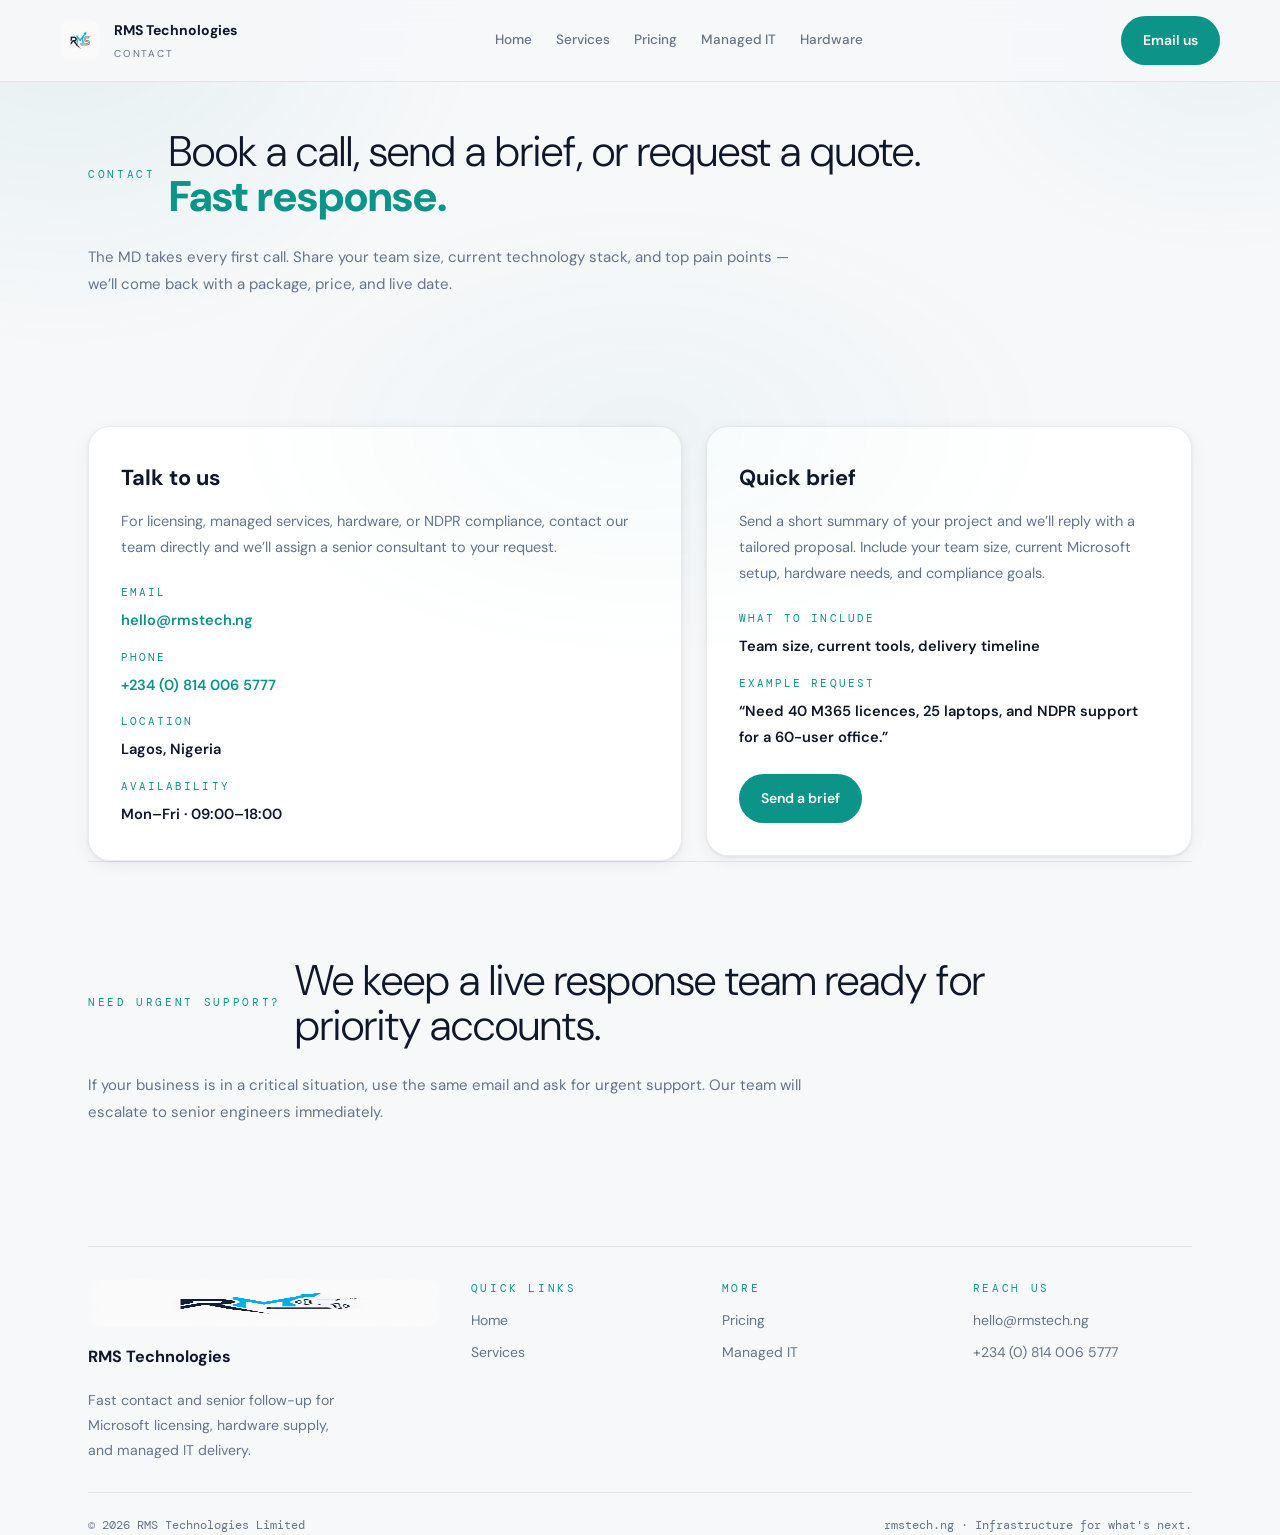
==== commit ca0263e2: "Fix logo: rename to rms-logo.jpeg to bust CDN cache Old logo.jpeg was cached by GitHub Pages CDN. Re" ====
--- a/contact.html
+++ b/contact.html
@@ -10,7 +10,7 @@
   <header>
     <div class="page-shell navbar">
       <a href="RMS_Technologies_Website.html" class="brand">
-        <img src="logo.jpeg" alt="RMS Technologies" class="brand-logo">
+        <img src="rms-logo.jpeg" alt="RMS Technologies" class="brand-logo">
         <div class="brand-copy">
           <div class="brand-name">RMS Technologies</div>
           <div class="brand-tag">Contact</div>
@@ -93,7 +93,7 @@
   <footer class="page-shell">
     <div class="footer-inner">
       <div class="footer-brand">
-        <img src="logo.jpeg" alt="RMS Technologies" class="brand-logo">
+        <img src="rms-logo.jpeg" alt="RMS Technologies" class="brand-logo">
         <h2>RMS Technologies</h2>
         <p>Fast contact and senior follow-up for Microsoft licensing, hardware supply, and managed IT delivery.</p>
       </div>
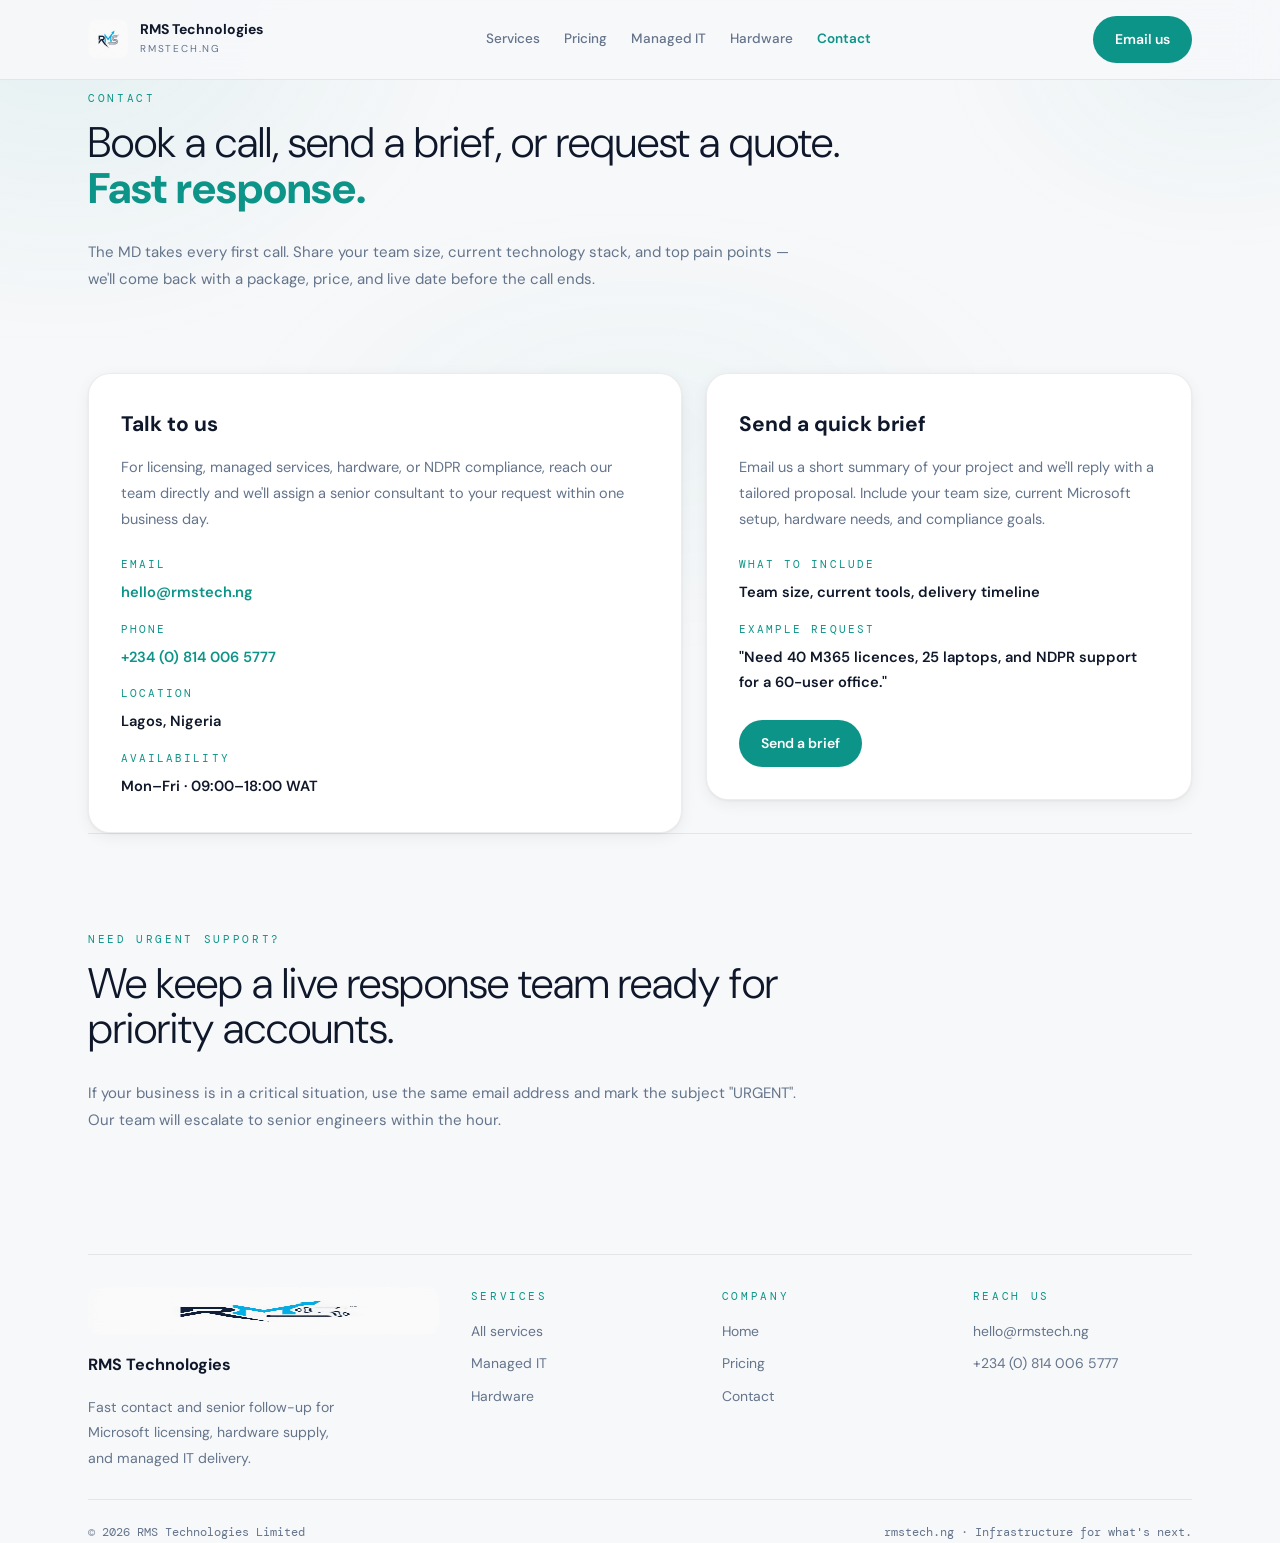
==== commit 0c5f800b: "Professional site-wide overhaul SEO & discoverability - Add unique meta descriptions to all 6 pages " ====
--- a/contact.html
+++ b/contact.html
@@ -4,44 +4,60 @@
   <meta charset="UTF-8">
   <meta name="viewport" content="width=device-width, initial-scale=1.0">
   <title>Contact | RMS Technologies</title>
+  <meta name="description" content="Contact RMS Technologies for managed IT, Microsoft 365 licensing, hardware procurement, or NDPR compliance support. The MD takes every first call.">
+  <link rel="icon" href="rms-logo.jpeg" type="image/jpeg">
+  <meta property="og:type" content="website">
+  <meta property="og:title" content="Contact | RMS Technologies">
+  <meta property="og:description" content="Book a call, send a brief, or request a quote. Fast response — the MD takes every first call.">
+  <meta property="og:image" content="https://damilolanoel.github.io/RMS-Technology/rms-logo.jpeg">
+  <meta name="twitter:card" content="summary">
   <link rel="stylesheet" href="styles.css">
 </head>
 <body>
+
   <header>
-    <div class="page-shell navbar">
+    <nav class="navbar" aria-label="Main navigation">
       <a href="RMS_Technologies_Website.html" class="brand">
-        <img src="rms-logo.jpeg" alt="RMS Technologies" class="brand-logo">
+        <img src="rms-logo.jpeg" alt="RMS Technologies" class="brand-logo" width="40" height="40">
         <div class="brand-copy">
           <div class="brand-name">RMS Technologies</div>
-          <div class="brand-tag">Contact</div>
+          <div class="brand-tag">rmstech.ng</div>
         </div>
       </a>
-      <nav class="nav-links">
-        <a href="RMS_Technologies_Website.html">Home</a>
+      <div class="nav-links" id="nav-links">
         <a href="services.html">Services</a>
         <a href="pricing.html">Pricing</a>
         <a href="managed-it.html">Managed IT</a>
         <a href="hardware.html">Hardware</a>
-      </nav>
+        <a href="contact.html" aria-current="page">Contact</a>
+      </div>
       <div class="nav-actions">
         <a href="mailto:hello@rmstech.ng" class="btn btn-primary">Email us</a>
+        <button class="nav-toggle" aria-label="Open navigation" aria-expanded="false" aria-controls="nav-links">
+          <svg width="18" height="14" viewBox="0 0 18 14" fill="none" aria-hidden="true">
+            <rect width="18" height="2" rx="1" fill="currentColor"/>
+            <rect y="6" width="18" height="2" rx="1" fill="currentColor"/>
+            <rect y="12" width="18" height="2" rx="1" fill="currentColor"/>
+          </svg>
+        </button>
       </div>
-    </div>
+    </nav>
   </header>
 
   <main class="page-shell">
-    <section class="section" style="padding-top:128px;">
+
+    <section class="section page-hero">
       <div class="section-header">
         <span class="section-eyebrow">Contact</span>
         <h1 class="section-title">Book a call, send a brief, or request a quote. <strong>Fast response.</strong></h1>
       </div>
-      <p class="section-copy">The MD takes every first call. Share your team size, current technology stack, and top pain points — we’ll come back with a package, price, and live date.</p>
+      <p class="section-copy">The MD takes every first call. Share your team size, current technology stack, and top pain points — we'll come back with a package, price, and live date before the call ends.</p>
     </section>
 
     <div class="contact-panel">
       <div class="contact-card">
         <h3>Talk to us</h3>
-        <p>For licensing, managed services, hardware, or NDPR compliance, contact our team directly and we’ll assign a senior consultant to your request.</p>
+        <p>For licensing, managed services, hardware, or NDPR compliance, reach our team directly and we'll assign a senior consultant to your request within one business day.</p>
         <div class="contact-list">
           <div class="contact-item">
             <label>Email</label>
@@ -57,14 +73,14 @@
           </div>
           <div class="contact-item">
             <label>Availability</label>
-            <strong>Mon–Fri · 09:00–18:00</strong>
+            <strong>Mon–Fri · 09:00–18:00 WAT</strong>
           </div>
         </div>
       </div>
 
       <div class="contact-card">
-        <h3>Quick brief</h3>
-        <p>Send a short summary of your project and we’ll reply with a tailored proposal. Include your team size, current Microsoft setup, hardware needs, and compliance goals.</p>
+        <h3>Send a quick brief</h3>
+        <p>Email us a short summary of your project and we'll reply with a tailored proposal. Include your team size, current Microsoft setup, hardware needs, and compliance goals.</p>
         <div class="contact-list">
           <div class="contact-item">
             <label>What to include</label>
@@ -72,7 +88,7 @@
           </div>
           <div class="contact-item">
             <label>Example request</label>
-            <strong>“Need 40 M365 licences, 25 laptops, and NDPR support for a 60-user office.”</strong>
+            <strong>"Need 40 M365 licences, 25 laptops, and NDPR support for a 60-user office."</strong>
           </div>
         </div>
         <div class="hero-actions" style="margin-top:24px;">
@@ -81,34 +97,37 @@
       </div>
     </div>
 
-    <section class="section" style="padding-bottom:120px;">
+    <section class="section cta-section">
       <div class="section-header">
         <span class="section-eyebrow">Need urgent support?</span>
         <h2 class="section-title">We keep a live response team ready for priority accounts.</h2>
       </div>
-      <p class="section-copy">If your business is in a critical situation, use the same email and ask for urgent support. Our team will escalate to senior engineers immediately.</p>
+      <p class="section-copy">If your business is in a critical situation, use the same email address and mark the subject "URGENT". Our team will escalate to senior engineers within the hour.</p>
     </section>
+
   </main>
 
   <footer class="page-shell">
     <div class="footer-inner">
       <div class="footer-brand">
-        <img src="rms-logo.jpeg" alt="RMS Technologies" class="brand-logo">
+        <img src="rms-logo.jpeg" alt="RMS Technologies" class="brand-logo" width="48" height="48">
         <h2>RMS Technologies</h2>
         <p>Fast contact and senior follow-up for Microsoft licensing, hardware supply, and managed IT delivery.</p>
       </div>
       <div class="footer-links">
-        <div class="section-eyebrow">Quick links</div>
-        <a href="RMS_Technologies_Website.html">Home</a>
-        <a href="services.html">Services</a>
+        <span class="footer-col-label">Services</span>
+        <a href="services.html">All services</a>
+        <a href="managed-it.html">Managed IT</a>
+        <a href="hardware.html">Hardware</a>
       </div>
       <div class="footer-links">
-        <div class="section-eyebrow">More</div>
+        <span class="footer-col-label">Company</span>
+        <a href="RMS_Technologies_Website.html">Home</a>
         <a href="pricing.html">Pricing</a>
-        <a href="managed-it.html">Managed IT</a>
+        <a href="contact.html">Contact</a>
       </div>
       <div class="footer-links">
-        <div class="section-eyebrow">Reach us</div>
+        <span class="footer-col-label">Reach us</span>
         <a href="mailto:hello@rmstech.ng">hello@rmstech.ng</a>
         <a href="tel:+2348140065777">+234 (0) 814 006 5777</a>
       </div>
@@ -118,5 +137,15 @@
       <div>rmstech.ng · Infrastructure for what's next.</div>
     </div>
   </footer>
+
+  <script>
+  (function(){
+    var t=document.querySelector('.nav-toggle'),n=document.getElementById('nav-links');
+    if(!t||!n)return;
+    t.addEventListener('click',function(){var o=n.classList.toggle('open');t.setAttribute('aria-expanded',String(o));});
+    document.addEventListener('click',function(e){if(!e.target.closest('header')){n.classList.remove('open');t.setAttribute('aria-expanded','false');}});
+  })();
+  </script>
+
 </body>
 </html>
--- a/styles.css
+++ b/styles.css
@@ -4,7 +4,6 @@
   --bg:#f7f8fa;
   --surface:#ffffff;
   --surface-strong:#f0f2f5;
-  --surface-soft:#fafbfc;
   --accent:#0d9488;
   --accent2:#de5935;
   --accent-dark:#0f766e;
@@ -17,14 +16,19 @@
   --shadow:0 1px 3px rgba(15,23,42,0.06),0 4px 16px rgba(15,23,42,0.06);
   --shadow-md:0 4px 12px rgba(15,23,42,0.08),0 16px 48px rgba(15,23,42,0.08);
   --radius:24px;
+  --t:.18s ease;
 }
 
+/* ── Reset ── */
 *,*::before,*::after{box-sizing:border-box;margin:0;padding:0}
 html{font-size:15px;scroll-behavior:smooth}
-body{font-family:'DM Sans',sans-serif;background:var(--bg);color:var(--text);line-height:1.75;min-height:100vh;overflow-x:hidden}
+body{font-family:'DM Sans',sans-serif;background:var(--bg);color:var(--text);
+  line-height:1.75;min-height:100vh;overflow-x:hidden}
 img,svg{max-width:100%;height:auto;display:block}
 button,a{font:inherit}
-
+ul{list-style:none;padding:0;margin:0}
+
+/* ── Decorative bg ── */
 body::before{content:'';position:fixed;inset:0;pointer-events:none;z-index:0;
   background-image:
     radial-gradient(ellipse 600px 500px at 5% 0%,rgba(13,148,136,0.08) 0%,transparent 70%),
@@ -32,78 +36,98 @@
 body::after{content:'';position:fixed;top:20%;left:50%;transform:translateX(-50%);
   width:900px;height:500px;pointer-events:none;z-index:0;
   background:radial-gradient(ellipse,rgba(13,148,136,0.04) 0%,transparent 65%)}
-
-body>div,header,footer,section{position:relative;z-index:1}
+body>div,header,footer,section,main{position:relative;z-index:1}
+
+/* ── Accessibility ── */
+a:focus-visible,button:focus-visible{
+  outline:2px solid var(--accent);outline-offset:3px;border-radius:4px}
+.sr-only{position:absolute;width:1px;height:1px;padding:0;margin:-1px;
+  overflow:hidden;clip:rect(0,0,0,0);white-space:nowrap;border:0}
 
 /* ── Layout ── */
 .page-shell{max-width:1160px;margin:0 auto;padding:0 28px}
 
 /* ── Header / Nav ── */
 header{position:fixed;top:0;left:0;right:0;z-index:99;
-  background:rgba(247,248,250,0.9);border-bottom:1px solid var(--border);
+  background:rgba(247,248,250,0.92);border-bottom:1px solid var(--border);
   backdrop-filter:blur(18px);-webkit-backdrop-filter:blur(18px)}
 .navbar{max-width:1160px;margin:0 auto;display:flex;align-items:center;
-  justify-content:space-between;padding:16px 0;gap:16px}
-.brand{display:flex;align-items:center;gap:14px;text-decoration:none}
-.brand-mark{width:40px;height:40px;background:var(--accent);border-radius:14px;
-  display:grid;place-items:center;color:#fff;font-family:'DM Mono',monospace;
-  font-weight:700;font-size:13px;letter-spacing:-.5px;flex-shrink:0}
+  justify-content:space-between;padding:16px 28px;gap:16px}
+.brand{display:flex;align-items:center;gap:12px;text-decoration:none}
 .brand-logo{height:40px;width:auto;border-radius:10px;display:block;flex-shrink:0}
-.footer-brand .brand-logo{height:48px}
 .brand-copy{display:flex;flex-direction:column;gap:2px}
-.brand-name{font-size:14px;font-weight:700;color:var(--text)}
+.brand-name{font-size:14px;font-weight:700;color:var(--text);line-height:1.2}
 .brand-tag{font-size:10px;color:var(--text-muted);letter-spacing:.18em;text-transform:uppercase}
-.nav-links{display:flex;gap:24px;align-items:center;flex-wrap:wrap}
-.nav-links a{color:var(--text-muted);text-decoration:none;font-size:13.5px;font-weight:500;transition:color .18s}
+
+.nav-links{display:flex;gap:24px;align-items:center}
+.nav-links a{color:var(--text-muted);text-decoration:none;font-size:13.5px;
+  font-weight:500;transition:color var(--t)}
 .nav-links a:hover{color:var(--accent)}
-.nav-actions{display:flex;gap:12px;align-items:center}
+.nav-links a[aria-current="page"]{color:var(--accent);font-weight:600}
+
+.nav-actions{display:flex;gap:10px;align-items:center}
+
+.nav-toggle{display:none;background:none;border:1px solid var(--border-strong);
+  border-radius:10px;padding:9px 11px;cursor:pointer;color:var(--text-muted);
+  align-items:center;transition:border-color var(--t),color var(--t);flex-shrink:0}
+.nav-toggle:hover{border-color:var(--accent);color:var(--accent)}
 
 /* ── Buttons ── */
-.btn{display:inline-flex;align-items:center;justify-content:center;gap:8px;border:0;
-  border-radius:999px;padding:12px 22px;font-size:14px;font-weight:600;
-  text-decoration:none;cursor:pointer;transition:transform .18s,background .18s,box-shadow .18s,color .18s}
+.btn{display:inline-flex;align-items:center;justify-content:center;gap:8px;
+  border:0;border-radius:999px;padding:11px 22px;font-size:14px;font-weight:600;
+  text-decoration:none;cursor:pointer;white-space:nowrap;
+  transition:transform var(--t),background var(--t),box-shadow var(--t),color var(--t),border-color var(--t)}
 .btn-primary{background:var(--accent);color:#fff}
 .btn-primary:hover{background:var(--accent-dark);transform:translateY(-1px);
-  box-shadow:0 4px 20px rgba(13,148,136,0.28)}
+  box-shadow:0 4px 20px rgba(13,148,136,0.3)}
 .btn-secondary{background:var(--surface);color:var(--text);
   border:1px solid var(--border-strong)}
-.btn-secondary:hover{border-color:var(--accent);color:var(--accent);background:#fff}
+.btn-secondary:hover{border-color:var(--accent);color:var(--accent)}
 
 /* ── Hero ── */
-main{padding-top:108px}
+main{padding-top:72px}
 .hero{min-height:88vh;display:grid;grid-template-columns:1.05fr 0.95fr;
-  align-items:center;gap:64px;padding:112px 0 80px}
+  align-items:center;gap:64px;padding:80px 0 64px}
 .hero-copy{max-width:570px}
+
 .hero-eyebrow{display:inline-flex;align-items:center;gap:10px;
   font-family:'DM Mono',monospace;font-size:11px;text-transform:uppercase;
   letter-spacing:.24em;color:var(--accent);margin-bottom:24px;
-  padding:8px 14px;background:var(--accent-light);border-radius:999px;
+  padding:7px 14px;background:var(--accent-light);border-radius:999px;
   border:1px solid rgba(13,148,136,0.18)}
 .hero-eyebrow::before{content:'';width:7px;height:7px;border-radius:50%;
-  background:var(--accent);flex-shrink:0}
+  background:var(--accent);flex-shrink:0;animation:pulse 2.4s ease-in-out infinite}
+@keyframes pulse{0%,100%{opacity:1;transform:scale(1)}50%{opacity:.35;transform:scale(.7)}}
+
 .hero-heading{font-size:4.4rem;font-weight:300;line-height:.96;
   letter-spacing:-2px;margin-bottom:24px;max-width:560px;color:var(--text)}
 .hero-heading strong{font-weight:800;color:var(--accent)}
-.hero-copy p{font-size:1.05rem;color:var(--text-muted);max-width:520px;margin-bottom:28px}
-.hero-copy .hero-subtext{font-size:.95rem;color:var(--text-strong);max-width:520px;margin-bottom:34px}
+.hero-copy p{font-size:1.05rem;color:var(--text-muted);max-width:520px;margin-bottom:24px}
+.hero-subtext{font-size:.98rem;color:var(--text-strong);max-width:520px;margin-bottom:32px}
 .hero-actions{display:flex;gap:14px;flex-wrap:wrap;align-items:center}
 
-/* ── Hero Preview Panel ── */
+/* ── Stats bar ── */
+.stats-bar{display:grid;grid-template-columns:repeat(4,1fr);
+  background:var(--surface);border:1px solid var(--border);
+  border-radius:20px;box-shadow:var(--shadow);overflow:hidden;margin-top:48px}
+.stat-item{padding:22px 16px;text-align:center;position:relative}
+.stat-item+.stat-item::before{content:'';position:absolute;left:0;top:22%;
+  bottom:22%;width:1px;background:var(--border)}
+.stat-item strong{display:block;font-size:1.55rem;font-weight:800;
+  color:var(--accent);font-family:'DM Mono',monospace;letter-spacing:-.5px}
+.stat-item span{font-size:.73rem;color:var(--text-muted);text-transform:uppercase;
+  letter-spacing:.16em;font-family:'DM Mono',monospace;margin-top:5px;display:block}
+
+/* ── Hero preview panel ── */
 .hero-preview{background:var(--surface);border:1px solid var(--border);
   border-radius:28px;box-shadow:var(--shadow-md);padding:28px}
 .preview-top{display:flex;align-items:center;justify-content:space-between;
   gap:18px;margin-bottom:24px}
 .preview-tag{font-family:'DM Mono',monospace;font-size:10px;letter-spacing:.2em;
   text-transform:uppercase;color:var(--text-muted)}
-.preview-status{padding:.55rem .9rem;background:rgba(13,148,136,0.1);
+.preview-status{padding:.5rem .9rem;background:rgba(13,148,136,0.1);
   border:1px solid rgba(13,148,136,0.22);border-radius:999px;
   font-family:'DM Mono',monospace;font-size:11px;color:var(--accent);font-weight:500}
-.preview-grid{display:grid;grid-template-columns:repeat(2,minmax(0,1fr));gap:12px;margin-bottom:14px}
-.preview-card{background:var(--bg);border:1px solid var(--border);border-radius:16px;padding:16px}
-.preview-card label{font-family:'DM Mono',monospace;font-size:10px;color:var(--text-muted);
-  text-transform:uppercase;letter-spacing:.2em;margin-bottom:6px;display:block}
-.preview-card strong{display:block;font-size:1.2rem;font-weight:700;color:var(--accent);margin-top:4px}
-.preview-card div{font-size:.82rem;color:var(--text-muted);margin-top:5px;line-height:1.5}
 .preview-row{display:flex;justify-content:space-between;gap:12px;padding:12px 14px;
   background:var(--bg);border:1px solid var(--border);border-radius:14px;
   font-size:.92rem;color:var(--text-muted);margin-bottom:8px}
@@ -113,28 +137,39 @@
   font-family:'DM Mono',monospace;font-size:.82rem;color:var(--text-muted);
   letter-spacing:.12em;text-transform:uppercase;text-align:center}
 
+/* ── Service quick-view ── */
+.service-list{display:grid;gap:8px;margin-bottom:14px}
+.service-row{display:flex;align-items:center;gap:12px;padding:11px 14px;
+  background:var(--bg);border:1px solid var(--border);border-radius:14px;
+  transition:border-color var(--t)}
+.service-icon{font-size:1rem;flex-shrink:0;line-height:1}
+.service-name{flex:1;font-size:.92rem;color:var(--text-strong);font-weight:500}
+.service-badge{font-family:'DM Mono',monospace;font-size:.7rem;text-transform:uppercase;
+  letter-spacing:.14em;padding:3px 9px;border-radius:999px;white-space:nowrap;font-weight:500}
+.service-badge.available{background:rgba(13,148,136,0.1);color:var(--accent);
+  border:1px solid rgba(13,148,136,0.2)}
+.service-badge.csp{background:rgba(13,148,136,0.12);color:var(--accent);
+  border:1px solid rgba(13,148,136,0.24);font-weight:700}
+.service-badge.auth{background:rgba(222,89,53,0.08);color:var(--accent2);
+  border:1px solid rgba(222,89,53,0.18)}
+
 /* ── Sections ── */
 .section{padding:96px 0;border-top:1px solid var(--border)}
-.section-header{display:flex;align-items:center;gap:14px;margin-bottom:24px;flex-wrap:wrap}
+.page-hero{padding-top:88px;padding-bottom:48px}
+.cta-section{padding-bottom:120px}
+
+.section-header{margin-bottom:28px}
 .section-eyebrow{font-family:'DM Mono',monospace;font-size:11px;text-transform:uppercase;
-  letter-spacing:.24em;color:var(--accent)}
-.section-title{font-size:2.85rem;font-weight:300;line-height:1.06;max-width:760px;color:var(--text)}
+  letter-spacing:.24em;color:var(--accent);display:block;margin-bottom:12px}
+.section-title{font-size:2.85rem;font-weight:300;line-height:1.06;
+  max-width:760px;color:var(--text)}
 .section-title strong{font-weight:800;color:var(--accent)}
-.section-copy{max-width:720px;font-size:1rem;color:var(--text-muted);margin-top:16px;line-height:1.8}
-
-/* ── Partners ── */
-.partners{display:flex;flex-wrap:wrap;gap:10px;margin-top:32px}
-.partner-pill{padding:10px 18px;background:var(--surface);border:1px solid var(--border);
-  border-radius:999px;font-family:'DM Mono',monospace;font-size:.88rem;
-  color:var(--text-muted);transition:border-color .2s,color .2s,background .2s;
-  box-shadow:var(--shadow)}
-.partner-pill:hover{border-color:rgba(13,148,136,0.3);color:var(--accent)}
-.partner-pill.primary{border-color:rgba(13,148,136,0.3);color:var(--accent);
-  background:var(--accent-light)}
+.section-copy{max-width:720px;font-size:1rem;color:var(--text-muted);
+  margin-top:16px;line-height:1.8}
 
 /* ── Grids ── */
-.grid-3{display:grid;grid-template-columns:repeat(3,minmax(0,1fr));gap:20px}
-.grid-4{display:grid;grid-template-columns:repeat(4,minmax(0,1fr));gap:16px}
+.grid-3{display:grid;grid-template-columns:repeat(3,minmax(0,1fr));gap:20px;margin-top:28px}
+.grid-4{display:grid;grid-template-columns:repeat(4,minmax(0,1fr));gap:16px;margin-top:28px}
 
 /* ── Cards ── */
 .card{background:var(--surface);border:1px solid var(--border);border-radius:22px;
@@ -143,23 +178,25 @@
 .card:hover{transform:translateY(-3px);border-color:rgba(13,148,136,0.22);
   box-shadow:var(--shadow-md)}
 .card-flag{font-family:'DM Mono',monospace;font-size:.78rem;text-transform:uppercase;
-  letter-spacing:.2em;color:var(--accent);margin-bottom:14px;
-  display:inline-block;padding:4px 10px;background:var(--accent-light);
-  border-radius:999px;border:1px solid rgba(13,148,136,0.18)}
+  letter-spacing:.2em;color:var(--accent);margin-bottom:14px;display:inline-block;
+  padding:4px 10px;background:var(--accent-light);border-radius:999px;
+  border:1px solid rgba(13,148,136,0.18)}
 .card-heading{display:flex;align-items:center;gap:14px;margin-bottom:14px}
 .card-icon{width:40px;height:40px;display:grid;place-items:center;border-radius:12px;
   background:var(--accent-light);color:var(--accent);font-size:1.1rem;
   border:1px solid rgba(13,148,136,0.14);flex-shrink:0}
-.card-title{font-size:1.35rem;font-weight:700;margin-bottom:0;color:var(--text)}
+.card-title{font-size:1.3rem;font-weight:700;color:var(--text);line-height:1.3}
 .card-copy{color:var(--text-muted);line-height:1.8;margin-bottom:20px;font-size:.97rem}
-.card-list{list-style:none;display:grid;gap:9px;padding-left:0;margin-bottom:20px}
+.card-list{list-style:none;padding:0;display:grid;gap:9px;margin-bottom:20px}
 .card-list li{position:relative;padding-left:22px;color:var(--text-muted);
   line-height:1.7;font-size:.95rem}
-.card-list li::before{content:'→';position:absolute;left:0;top:0;color:var(--accent);font-weight:700}
+.card-list li::before{content:'→';position:absolute;left:0;top:0;
+  color:var(--accent);font-weight:700}
 .card-foot{display:flex;justify-content:space-between;align-items:center;gap:12px;
   font-family:'DM Mono',monospace;font-size:.88rem;color:var(--text-muted);
   border-top:1px solid var(--border);padding-top:16px;margin-top:4px}
-.card-foot a{color:var(--accent);text-decoration:none;font-weight:500}
+.card-foot a{color:var(--accent);text-decoration:none;font-weight:500;
+  transition:color var(--t)}
 .card-foot a:hover{color:var(--accent-dark)}
 
 /* ── Pricing table ── */
@@ -185,8 +222,7 @@
 .process-step:hover{border-color:rgba(13,148,136,0.24);box-shadow:var(--shadow-md)}
 .process-step span{display:inline-flex;width:46px;height:46px;align-items:center;
   justify-content:center;border-radius:50%;border:2px solid var(--accent);color:var(--accent);
-  font-family:'DM Mono',monospace;font-weight:700;margin:0 auto 16px;background:#fff;
-  font-size:.95rem}
+  font-family:'DM Mono',monospace;font-weight:700;margin:0 auto 16px;background:#fff}
 .process-step .process-label{font-family:'DM Mono',monospace;font-size:.76rem;
   text-transform:uppercase;letter-spacing:.18em;color:var(--text-muted);margin-bottom:8px}
 .process-step h4{font-size:1.02rem;font-weight:700;margin-bottom:10px;color:var(--text)}
@@ -195,27 +231,29 @@
 /* ── Contact ── */
 .contact-panel{display:grid;grid-template-columns:1.1fr 0.9fr;gap:24px;
   align-items:start;margin-top:32px}
-.contact-card{background:var(--surface);border:1px solid var(--border);border-radius:22px;
-  padding:32px;box-shadow:var(--shadow)}
-.contact-card h3{font-size:1.45rem;font-weight:700;margin-bottom:12px;color:var(--text)}
+.contact-card{background:var(--surface);border:1px solid var(--border);
+  border-radius:22px;padding:32px;box-shadow:var(--shadow)}
+.contact-card h3{font-size:1.4rem;font-weight:700;margin-bottom:12px;color:var(--text)}
 .contact-card p{color:var(--text-muted);margin-bottom:22px;line-height:1.8;font-size:.97rem}
 .contact-list{display:grid;gap:14px}
 .contact-item{display:grid;gap:5px}
 .contact-item label{font-family:'DM Mono',monospace;font-size:.76rem;text-transform:uppercase;
   letter-spacing:.18em;color:var(--accent)}
 .contact-item strong{font-size:.98rem;color:var(--text);font-weight:600}
-.contact-card a{color:var(--accent);text-decoration:none}
+.contact-card a{color:var(--accent);text-decoration:none;transition:color var(--t)}
 .contact-card a:hover{color:var(--accent-dark)}
 .contact-card a.btn,.contact-card a.btn-primary{color:#fff}
 
-/* ── Alt section (brand studio, etc.) ── */
-.section-alt{background:linear-gradient(145deg,rgba(13,148,136,0.06) 0%,var(--surface-strong) 60%,var(--bg) 100%);
-  border-radius:28px;padding:96px 0 90px;position:relative;overflow:hidden;
+/* ── Alt section ── */
+.section-alt{background:linear-gradient(145deg,rgba(13,148,136,0.06) 0%,
+  var(--surface-strong) 60%,var(--bg) 100%);
+  border-radius:28px;padding:72px 48px;position:relative;overflow:hidden;
   border:1px solid var(--border)}
 .section-alt::before{content:'';position:absolute;inset:0;
   background:linear-gradient(135deg,rgba(13,148,136,0.07),transparent 55%);
   pointer-events:none}
 .section-alt .section-header{position:relative;z-index:1}
+.section-alt .grid-3{position:relative;z-index:1}
 .section-alt .card{background:var(--surface);border-color:rgba(13,148,136,0.12)}
 .section-alt .card-flag{color:var(--accent2);background:rgba(222,89,53,0.08);
   border-color:rgba(222,89,53,0.18)}
@@ -225,14 +263,17 @@
 
 /* ── Footer ── */
 footer{padding:54px 0 28px}
+.footer-brand .brand-logo{height:48px}
 .footer-inner{display:grid;grid-template-columns:1.6fr 1fr 1fr 1fr;gap:32px;
   align-items:start;border-top:1px solid var(--border);padding-top:32px}
 .footer-brand{display:flex;flex-direction:column;gap:16px}
 .footer-brand h2{font-size:1.08rem;font-weight:700;color:var(--text)}
 .footer-brand p{max-width:260px;color:var(--text-muted);line-height:1.8;font-size:.94rem}
+.footer-col-label{font-family:'DM Mono',monospace;font-size:11px;text-transform:uppercase;
+  letter-spacing:.24em;color:var(--accent);margin-bottom:4px;display:block}
 .footer-links{display:grid;gap:10px}
 .footer-links a{color:var(--text-muted);text-decoration:none;font-size:.93rem;
-  transition:color .18s;line-height:1.6}
+  transition:color var(--t);line-height:1.6}
 .footer-links a:hover{color:var(--accent)}
 .footer-bottom{display:flex;justify-content:space-between;align-items:center;gap:20px;
   margin-top:28px;padding-top:22px;border-top:1px solid var(--border);
@@ -240,29 +281,44 @@
 
 /* ── Responsive ── */
 @media(max-width:1040px){
-  .hero{grid-template-columns:1fr;gap:50px}
+  .hero{grid-template-columns:1fr;gap:48px;min-height:auto}
   .process-grid,.contact-panel{grid-template-columns:1fr}
   .grid-3{grid-template-columns:repeat(2,minmax(0,1fr))}
   .grid-4{grid-template-columns:repeat(2,minmax(0,1fr))}
   .footer-inner{grid-template-columns:repeat(2,1fr)}
+  .stats-bar{grid-template-columns:repeat(2,1fr)}
+  .stat-item:nth-child(2)::before,.stat-item:nth-child(4)::before{display:none}
 }
 @media(max-width:780px){
-  .navbar{padding:14px 0}
+  .navbar{padding:14px 18px}
+  .nav-links{display:none;position:fixed;top:69px;left:0;right:0;flex-direction:column;
+    gap:0;background:var(--surface);border-bottom:1px solid var(--border);
+    box-shadow:0 8px 32px rgba(15,23,42,0.1);z-index:98}
+  .nav-links.open{display:flex}
+  .nav-links a{padding:13px 24px;border-bottom:1px solid var(--border);
+    font-size:15px;width:100%}
+  .nav-links a:last-child{border-bottom:none}
+  .nav-toggle{display:flex}
   .hero-heading{font-size:3.2rem;letter-spacing:-1.5px}
   .hero-copy p{font-size:1rem}
-  .nav-links{display:none}
   .hero-actions{flex-direction:column;align-items:flex-start}
   .section-title{font-size:2.2rem}
   .card{padding:24px}
-  .hero{padding:100px 0 60px}
+  .hero{padding:52px 0 40px}
   .grid-3{grid-template-columns:1fr}
+  .section-alt{padding:52px 24px}
+  .section{padding:72px 0}
 }
 @media(max-width:560px){
   .page-shell{padding:0 18px}
+  .navbar{padding:14px 18px}
   .hero-heading{font-size:2.6rem;letter-spacing:-1px}
   .btn{width:100%;justify-content:center}
   .footer-inner{grid-template-columns:1fr}
   .footer-bottom{flex-direction:column;align-items:flex-start}
   .hero-actions{width:100%}
-  .preview-grid{grid-template-columns:1fr}
+  .stats-bar{grid-template-columns:repeat(2,1fr);border-radius:16px}
+  .stat-item{padding:18px 12px}
+  .stat-item strong{font-size:1.3rem}
+  .process-grid{grid-template-columns:1fr}
 }
